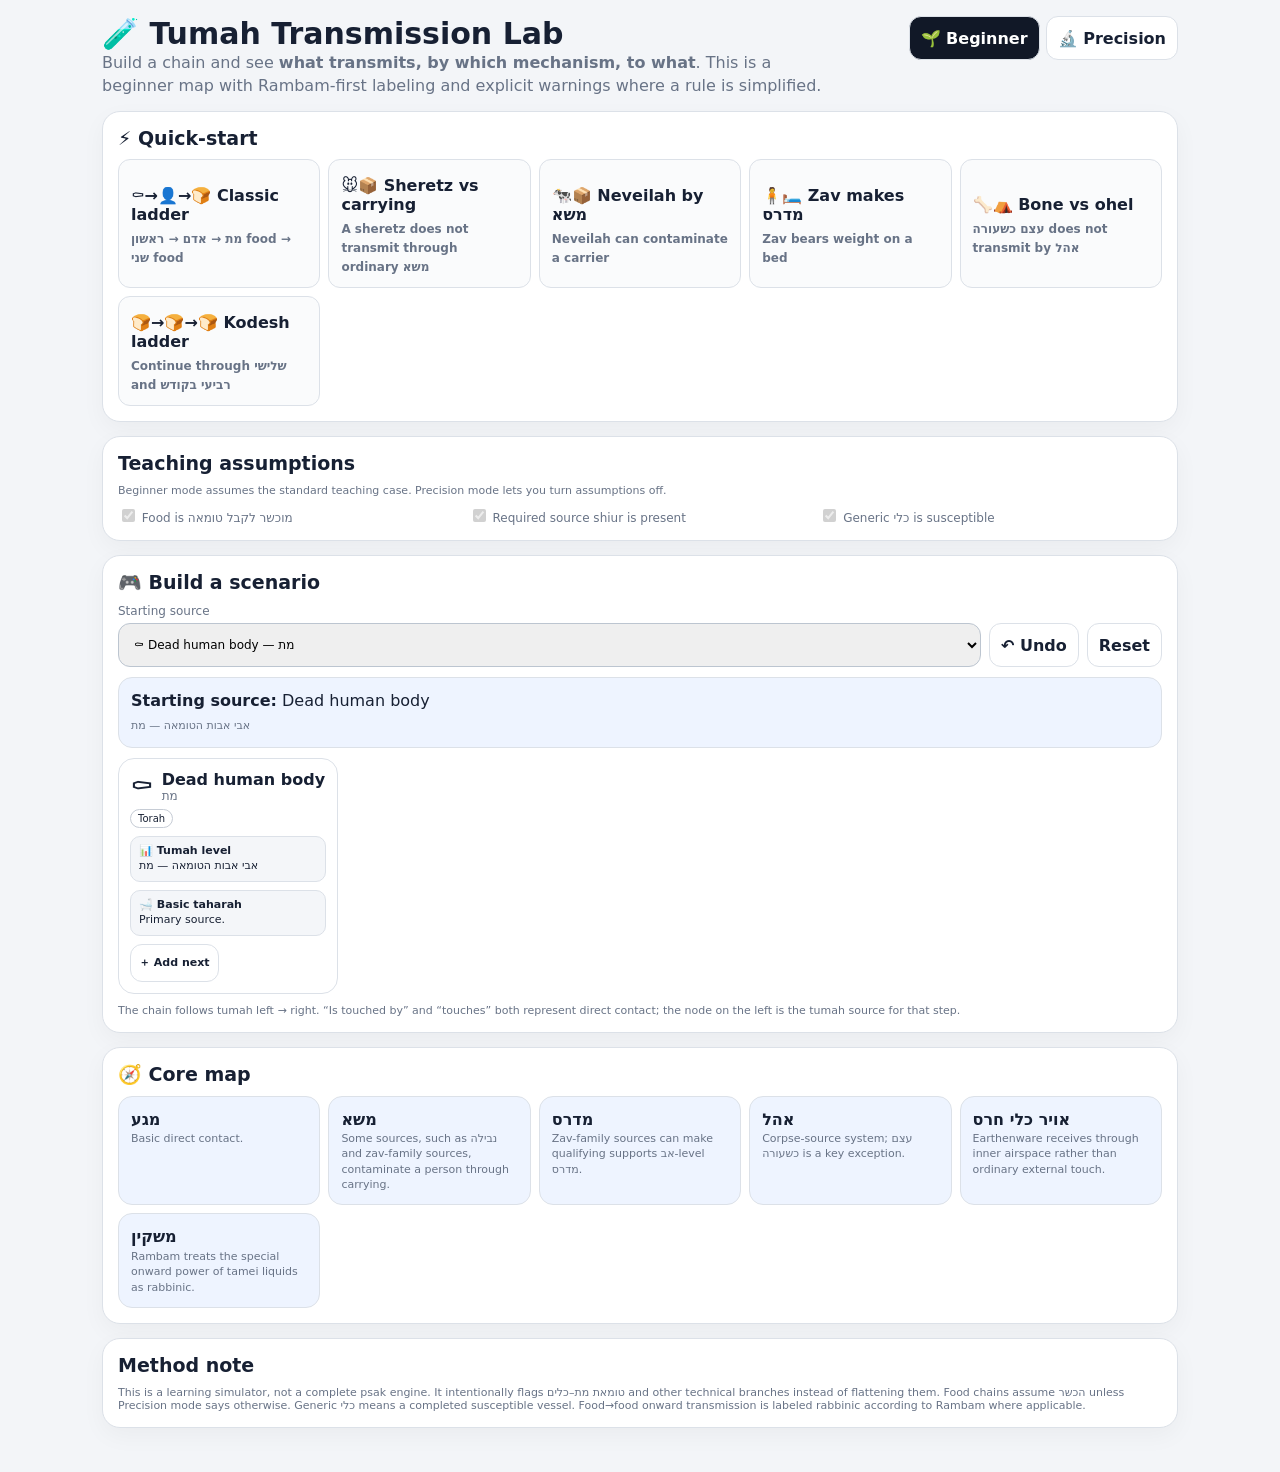
==== tumah/index.html @ 59fb8951 "Publish Tumah Transmission Lab" ====
<!doctype html><html lang="en"><head><meta charset="utf-8"><meta name="viewport" content="width=device-width,initial-scale=1,viewport-fit=cover"><title>Tumah Transmission Lab</title><meta name="theme-color" content="#111827"><meta name="apple-mobile-web-app-capable" content="yes"><meta name="apple-mobile-web-app-status-bar-style" content="default"><meta name="apple-mobile-web-app-title" content="Tumah Lab"><link rel="manifest" href="./manifest.webmanifest"><link rel="icon" href="./icons/icon.svg" type="image/svg+xml"><link rel="apple-touch-icon" href="./icons/icon.svg"><style>:root{--bg:#f3f5f8;--card:#fff;--text:#172033;--muted:#687386;--line:#dce1e8;--soft:#f4f6f9;--ok:#eaf8ee;--no:#fff0f0;--warn:#fff7df;--blue:#eef4ff}*{box-sizing:border-box}body{margin:0;background:var(--bg);color:var(--text);font-family:Inter,system-ui,-apple-system,Segoe UI,sans-serif}.wrap{max-width:1100px;margin:auto;padding:16px 12px calc(30px + env(safe-area-inset-bottom))}.hero{display:flex;justify-content:space-between;gap:12px;align-items:flex-start;flex-wrap:wrap}.hero h1{margin:0;font-size:30px}.sub{color:var(--muted);line-height:1.45;max-width:720px}.card{background:var(--card);border:1px solid var(--line);border-radius:18px;padding:15px;margin:14px 0;box-shadow:0 8px 25px rgba(0,0,0,.04)}h2{font-size:19px;margin:0 0 10px}button,select{font:inherit;min-height:44px;border-radius:12px;border:1px solid #bcc5d0;padding:9px 11px}button{background:#111827;color:#fff;border-color:#111827;font-weight:750;cursor:pointer}.secondary{background:#fff;color:var(--text);border-color:var(--line)}.row{display:flex;gap:8px;flex-wrap:wrap;align-items:end}label{display:flex;flex-direction:column;gap:5px;color:var(--muted);font-size:12px;min-width:220px;flex:1}.quickGrid{display:grid;grid-template-columns:repeat(auto-fit,minmax(180px,1fr));gap:8px}.quick{background:#fafbfc;color:var(--text);border-color:var(--line);text-align:left;padding:12px;min-height:78px}.quick b{display:block;margin:4px 0}.quick span{font-size:12px;color:var(--muted)}.info{border:1px solid var(--line);background:var(--blue);border-radius:14px;padding:12px;line-height:1.4}.ok{background:var(--ok);border-color:#b7dfc0}.no{background:var(--no);border-color:#e6b6b6}.warn{background:var(--warn);border-color:#e7cf7f}.chainWrap{overflow-x:auto;-webkit-overflow-scrolling:touch;scroll-snap-type:x proximity;padding:10px 0}.chain{display:flex;align-items:center;gap:9px;min-width:max-content}.node{width:220px;background:#fff;border:1px solid var(--line);border-radius:16px;padding:11px;scroll-snap-align:start}.top{display:flex;gap:8px;align-items:center}.ico{font-size:28px}.he{font-size:12px;color:var(--muted)}.pill{display:inline-block;border:1px solid #c6ccd5;border-radius:999px;padding:3px 7px;font-size:10px;margin:6px 4px 0 0}.sec{margin-top:8px;border:1px solid var(--line);background:var(--soft);border-radius:10px;padding:7px 8px;font-size:11px;line-height:1.35}.arrow{width:120px;text-align:center;color:#5f6877;font-size:11px}.arrow strong{display:block;font-size:17px}.node button{font-size:11px;min-height:38px;padding:6px 8px;margin-top:8px}.modalBack{position:fixed;inset:0;background:rgba(0,0,0,.48);display:none;align-items:flex-end;justify-content:center;z-index:30}.modal{background:#fff;width:min(680px,100%);max-height:92dvh;overflow:auto;border-radius:20px 20px 0 0;padding:16px 14px calc(16px + env(safe-area-inset-bottom))}.relGrid,.targetGrid{display:grid;grid-template-columns:repeat(auto-fit,minmax(160px,1fr));gap:7px}.pick{background:#fff;color:var(--text);border-color:var(--line);text-align:left}.pick.active{outline:2px solid #64748b}.tiny{font-size:11px;color:var(--muted)}.mode{display:flex;gap:6px}.mode button{background:#fff;color:var(--text);border-color:var(--line)}.mode button.active{background:#111827;color:#fff}@media(max-width:650px){.hero h1{font-size:25px}.quickGrid{grid-template-columns:1fr}.node{width:min(82vw,300px)}.arrow{width:92px}.relGrid,.targetGrid{grid-template-columns:1fr}.row>label{min-width:100%}.row>button{flex:1}}@media(prefers-color-scheme:dark){:root{--bg:#101216;--card:#1b1f26;--text:#eef2f7;--muted:#a7b0bf;--line:#363d48;--soft:#242a33;--ok:#17351f;--no:#3a2020;--warn:#3b3114;--blue:#1b2b42}.quick,.node,.pick,.secondary,select,.mode button{background:#171b21;color:var(--text)}}</style></head><body><div class="wrap"><div class="hero"><div><h1>🧪 Tumah Transmission Lab</h1><div class="sub">Build a chain and see <b>what transmits, by which mechanism, to what</b>. This is a beginner map with Rambam-first labeling and explicit warnings where a rule is simplified.</div></div><div class="mode"><button id="beginnerBtn" class="active">🌱 Beginner</button><button id="precisionBtn">🔬 Precision</button></div></div><div class="card"><h2>⚡ Quick-start</h2><div class="quickGrid" id="quick"></div></div><div class="card" id="assumeCard"><h2>Teaching assumptions</h2><div class="tiny">Beginner mode assumes the standard teaching case. Precision mode lets you turn assumptions off.</div><div class="row" style="margin-top:9px"><label><span><input id="hechsher" type="checkbox" checked> Food is מוכשר לקבל טומאה</span></label><label><span><input id="shiur" type="checkbox" checked> Required source shiur is present</span></label><label><span><input id="kli" type="checkbox" checked> Generic כלי is susceptible</span></label></div></div><div class="card"><h2>🎮 Build a scenario</h2><div class="row"><label>Starting source<select id="start"></select></label><button id="undo" class="secondary">↶ Undo</button><button id="reset" class="secondary">Reset</button></div><div id="summary" class="info" style="margin-top:10px"></div><div class="chainWrap"><div id="chain" class="chain"></div></div><div class="tiny">The chain follows tumah left → right. “Is touched by” and “touches” both represent direct contact; the node on the left is the tumah source for that step.</div></div><div class="card"><h2>🧭 Core map</h2><div class="quickGrid"><div class="info"><b>מגע</b><div class="tiny">Basic direct contact.</div></div><div class="info"><b>משא</b><div class="tiny">Some sources, such as נבילה and zav-family sources, contaminate a person through carrying.</div></div><div class="info"><b>מדרס</b><div class="tiny">Zav-family sources can make qualifying supports אב-level מדרס.</div></div><div class="info"><b>אהל</b><div class="tiny">Corpse-source system; עצם כשעורה is a key exception.</div></div><div class="info"><b>אויר כלי חרס</b><div class="tiny">Earthenware receives through inner airspace rather than ordinary external touch.</div></div><div class="info"><b>משקין</b><div class="tiny">Rambam treats the special onward power of tamei liquids as rabbinic.</div></div></div></div><div class="card"><h2>Method note</h2><div class="tiny">This is a learning simulator, not a complete psak engine. It intentionally flags טומאת מת–כלים and other technical branches instead of flattening them. Food chains assume הכשר unless Precision mode says otherwise. Generic כלי means a completed susceptible vessel. Food→food onward transmission is labeled rabbinic according to Rambam where applicable.</div></div></div><div id="modalBack" class="modalBack"><div class="modal"><h2>Add the next move</h2><div id="from" class="tiny"></div><h3>1. Relationship</h3><div id="rels" class="relGrid"></div><h3>2. Recipient</h3><div id="targets" class="targetGrid"></div><div id="foodFields" style="display:none;margin-top:10px"><label>Food status<select id="foodClass"><option value="chullin">חולין</option><option value="terumah">תרומה</option><option value="kodesh">קודש</option></select></label></div><div class="row" style="margin-top:12px"><button id="addBtn">Create step</button><button id="cancelBtn" class="secondary">Cancel</button></div></div></div><script>const O={mes:{n:'Dead human body',h:'מת',i:'⚰️',s:'mes'},blood:{n:'Revi’it corpse blood',h:'רביעית דם מן המת',i:'🩸',s:'mesOhel'},bone:{n:'Barley-sized human bone',h:'עצם כשעורה',i:'🦴',s:'mesCarry'},sheretz:{n:'Dead mouse — sheretz',h:'שרץ',i:'🐭',s:'touchAv'},neveilah:{n:'Animal carcass',h:'נבילה',i:'🐄',s:'carryAv'},zav:{n:'Zav',h:'זב',i:'🧍',s:'zav'},niddah:{n:'Niddah',h:'נדה',i:'👩',s:'zav'},metzora:{n:'Metzora',h:'מצורע',i:'🧑‍🦲',s:'metzora'},liquid:{n:'Tamei liquid',h:'משקה טמא',i:'🥛',s:'liquid'},person:{n:'Ordinary person',h:'אדם',i:'👤',cat:'person'},bread:{n:'Bread',h:'אוכל',i:'🍞',cat:'food'},water:{n:'Water',h:'משקה',i:'💧',cat:'drink'},cup:{n:'Cup',h:'כלי',i:'🥤',cat:'kli'},clay:{n:'Earthenware pot',h:'כלי חרס',i:'🏺',cat:'clay'},bed:{n:'Bed',h:'משכב',i:'🛏️',cat:'support'},shirt:{n:'Garment',h:'בגד',i:'👕',cat:'kli'},stone:{n:'Stone cup',h:'כלי אבן',i:'🪨',cat:'stone'}};const R={touch_by:'✋ is touched by',touches:'👉 touches',carry:'📦 is carried by',air:'🏺 enters airspace of',bears:'🪑 bears weight on',ohel:'⛺ shares an ohel with',heset:'↔️ moves without touching',house:'🚪 enters house containing'};const starts=['mes','blood','bone','sheretz','neveilah','zav','niddah','metzora','liquid'];const targets=['person','bread','water','cup','clay','bed','shirt','stone'];let mode='beginner',steps=[],addFrom=null,selRel='touch_by',selTarget='person';const $=x=>document.getElementById(x);function fName(x){return x==='terumah'?'תרומה':x==='kodesh'?'קודש':'חולין'}function tahor(){return{level:'טהור',trans:'none',basis:'—',purify:'Already tahor.'}}function base(k){const s=O[k].s;if(s==='mes')return{level:'אבי אבות הטומאה — מת',trans:'mes',basis:'Torah',purify:'Primary source.'};if(['mesOhel','mesCarry','touchAv','carryAv','zav','metzora'].includes(s))return{level:'אב הטומאה',trans:s,basis:'Torah',purify:'Source-specific purification.'};if(s==='liquid')return{level:'תחילה / ראשון לענין העברה',trans:'liquid',basis:'Rabbinic onward power (Rambam)',purify:'Liquid taharah is category-specific.'};return tahor()}function state(level,trans,basis,purify,extra={}){return{level,trans,basis,purify,...extra}}function res(ans,label,note,st,basis='Torah'){return{ans,label,note,state:st,basis}}function no(note){return res('no','No transmission',note,tahor(),'—')}function special(note){return res('special','Special / needs fuller rule',note,state('Special / needs full rule','special','Special','Depends on exact case.'),'Special')}function contact(src,tp,step){if(tp.cat==='food'&&!$('hechsher').checked)return no('Food is not מוכשר under your current setting.');if(tp.cat==='stone')return no('Stone vessels do not receive tumah.');if(tp.cat==='clay')return no('External contact does not contaminate כלי חרס; use airspace.');if(tp.cat==='person'){if(['mes','mesOhel','mesCarry'].includes(src.trans))return res('yes','Person becomes טמא מת','Corpse-source contact gives seven-day tumat met.',state('אב הטומאה — טמא מת','avPerson','Torah','מי חטאת days 3 & 7 → immersion day 7 → הערב שמש.'));return res('yes','Person becomes ראשון','An אב contaminates a person by contact.',state('ראשון לטומאה','rishon','Torah','Mikveh → הערב שמש in the ordinary case.'))}if(tp.cat==='kli'||tp.cat==='support'){if(['mes','mesOhel','mesCarry','avPerson'].includes(src.trans))return special('טומאת מת–כלים has special rules; this game refuses to flatten it into an ordinary ראשון shortcut.');if(!$('kli').checked)return no('Generic כלי is not being treated as susceptible.');return res('yes','Kli becomes ראשון','An אב contaminates a susceptible כלי by contact.',state('ראשון לטומאה','rishon','Torah','If immersible: mikveh; exact sunset rule depends on case.'))}if(tp.cat==='food')return res('yes',`Food becomes ראשון (${fName(step.foodClass)})`,'An אב directly contaminates susceptible food.',state('ראשון לטומאה','rishonFood','Torah','Food does not become tahor by immersion.',{foodClass:step.foodClass}));if(tp.cat==='drink')return res('yes','Liquid becomes tamei','Its onward power follows the special rabbinic liquid system in Rambam.',state('טמא; onward treated as תחילה','liquid','Mixed','Liquid taharah is category-specific.'));return no('No modeled contact transmission.')}function transmit(src,sk,rel,tk,step){const tp=O[tk];if(!$('shiur').checked&&['sheretz','neveilah'].includes(sk))return special('Required source shiur is not being assumed.');if(rel==='touch_by'||rel==='touches'){if(['mes','mesOhel','mesCarry','touchAv','carryAv','zav','metzora','avPerson'].includes(src.trans))return contact(src,tp,step);if(src.trans==='rishon'){if(tp.cat==='food')return res('yes',`Food becomes שני (${fName(step.foodClass)})`,'A ראשון person/kli makes susceptible food a שני.',state('שני לטומאה','sheniFood','Torah','Food does not become tahor by immersion.',{foodClass:step.foodClass}));if(tp.cat==='drink')return res('yes','Liquid becomes tamei','Onward liquid power is rabbinic in Rambam.',state('טמא; onward treated as תחילה','liquid','Mixed','Category-specific.'));return no('A ראשון does not ordinarily make אדם or כלים tamei.')}if(src.trans==='rishonFood'){if(tp.cat==='food')return res('yes',`Food becomes שני (${fName(step.foodClass)})`,'Rambam treats food→food onward transmission as rabbinic.',state('שני לטומאה','sheniFood','Rabbinic (Rambam)','Food does not become tahor by immersion.',{foodClass:step.foodClass}),'Rabbinic (Rambam)');return no('A ראשון food does not contaminate אדם or כלים.')}if(src.trans==='sheniFood'){if(tp.cat==='food'){if(step.foodClass==='chullin')return no('אין שני עושה שלישי בחולין.');return res('yes',`Food becomes שלישי (${fName(step.foodClass)})`,'A שני can continue into תרומה or קודש.',state(step.foodClass==='terumah'?'שלישי בתרומה — פסול':'שלישי בקודש — מטמא קודש לרביעי','shlishiFood','Rabbinic route (Rambam)','Food does not become tahor by immersion.',{foodClass:step.foodClass}),'Rabbinic route (Rambam)')}return no('A שני does not contaminate אדם or ordinary כלים.')}if(src.trans==='shlishiFood'){if(tp.cat==='food'&&step.foodClass==='kodesh')return res('yes','קודש becomes רביעי','A שלישי can make קודש a רביעי; it does not continue to חמישי.',state('רביעי בקודש — פסול','revii','Rabbinic food→food route (Rambam)','Food does not become tahor by immersion.'),'Rabbinic route (Rambam)');return no('שלישי only continues here into קודש.')}if(src.trans==='liquid'){if(tp.cat==='person')return no('Tamei liquid is not an אב that contaminates a person.');if(tp.cat==='stone')return no('Stone vessels do not receive tumah.');if(tp.cat==='kli'||tp.cat==='clay'||tp.cat==='support')return res('yes','Kli becomes שני מדרבנן','Special גזירת משקין: tamei liquids contaminate keilim.',state('שני מדרבנן','none','Rabbinic (Rambam)','Kli purification depends on material.'),'Rabbinic (Rambam)');if(tp.cat==='food')return res('yes',`Food becomes שני (${fName(step.foodClass)})`,'Tamei liquid contaminates food by rabbinic decree in Rambam.',state('שני לטומאה','sheniFood','Rabbinic (Rambam)','Food does not become tahor by immersion.',{foodClass:step.foodClass}),'Rabbinic (Rambam)');if(tp.cat==='drink')return res('yes','Liquid remains in the special tamei-liquid system','Liquids do not simply count down the ordinary ladder for onward transmission.',state('טמא; onward treated as תחילה','liquid','Rabbinic (Rambam)','Category-specific.'),'Rabbinic (Rambam)')}return no('No modeled contact transmission.')}if(rel==='carry'){if(tp.cat!=='person')return no('“Is carried by” is modeled with a person as carrier.');if(['mes','mesOhel','mesCarry'].includes(src.trans))return res('yes','Carrier becomes טמא מת','This corpse-source transmits seven-day tumah by משא.',state('אב הטומאה — טמא מת','avPerson','Torah','מי חטאת days 3 & 7 → immersion day 7 → הערב שמש.'));if(['carryAv','zav','metzora'].includes(src.trans))return res('yes','Carrier becomes ראשון','This source transmits to a person by משא.',state('ראשון לטומאה','rishon','Torah','Mikveh → הערב שמש in ordinary case.'));return no('This source does not have ordinary משא transmission.')}if(rel==='air'){if(tp.cat!=='clay')return no('Airspace is the כלי חרס mechanism.');if(['touchAv','carryAv','zav','metzora'].includes(src.trans))return res('yes','כלי חרס becomes ראשון','A qualifying אב in its inner airspace contaminates it.',state('ראשון לטומאה','rishon','Torah','כלי חרס has no mikveh purification; it must be broken.'));if(src.trans==='liquid')return res('yes','כלי חרס becomes שני מדרבנן','Special liquid-to-kli rule.',state('שני מדרבנן','none','Rabbinic (Rambam)','Break it so it loses כלי status.'),'Rabbinic (Rambam)');return special('Corpse/ohel and כלי חרס rules are more technical than this shortcut.')}if(rel==='bears'){if(tp.cat!=='support')return no('This action requires a support such as a bed.');if(src.trans==='zav')return res('yes','Bed becomes מדרס — אב הטומאה','Zav-family weight on a qualifying support creates מדרס.',state('אב הטומאה — מדרס','carryAv','Torah','If immersible: mikveh → הערב שמש.'));return no('This source does not create מדרס in the modeled rule.')}if(rel==='ohel'){if(['mes','mesOhel'].includes(src.trans)){if(tp.cat==='person')return res('yes','Person becomes טמא מת by אהל','A qualifying corpse-source shares the ohel with the person.',state('אב הטומאה — טמא מת','avPerson','Torah','מי חטאת days 3 & 7 → immersion day 7 → הערב שמש.'));return special('Objects in אהל המת depend on vessel type, sealing and other rules.')}if(src.trans==='mesCarry')return no('עצם כשעורה transmits by מגע and משא, but not by אהל.');return no('This source is not an ohel source.')}if(rel==='heset'){if(src.trans!=='zav')return no('היסט is a special zav-family mechanism.');if(tp.cat==='person'||tp.cat==='kli'||tp.cat==='support'||tp.cat==='food'||tp.cat==='drink')return res('yes','Transmission by היסט','Special zav-family displacement power.',tp.cat==='person'?state('ראשון לטומאה','rishon','Torah','Mikveh → הערב שמש.'):tp.cat==='food'?state('ראשון לטומאה','rishonFood','Torah','Food does not become tahor by immersion.',{foodClass:step.foodClass}):state('ראשון לטומאה','rishon','Torah','Category-specific.'));return special('Directional היסט details need the specific configuration.')}if(rel==='house'){if(src.trans!=='metzora')return no('ביאת מצורע is specific to active metzora.');if(tp.cat==='person')return res('yes','Person becomes ראשון by ביאה','Special house-entry transmission.',state('ראשון לטומאה','rishon','Torah','Mikveh → הערב שמש in ordinary case.'));return special('House-entry tumah to objects depends on exact category; this simulator keeps the branch cautious.')}return special('Combination not modeled.')}function compute(){let k=$('start').value,s=base(k),arr=[{key:k,state:s}];for(const st of steps){const r=transmit(s,k,st.rel,st.key,st);s=r.ans==='yes'||r.ans==='special'?r.state:base(st.key);k=st.key;arr.push({key:k,state:s,res:r,rel:st.rel,step:st})}return arr}function render(){const arr=compute(),last=arr.at(-1);$('summary').className='info '+(!last.res?'':last.res.ans==='yes'?'ok':last.res.ans==='no'?'no':'warn');$('summary').innerHTML=!last.res?`<b>Starting source:</b> ${O[last.key].n}<br><span class="tiny">${last.state.level}</span>`:`<b>${last.res.ans==='yes'?'✅ Transmission works':last.res.ans==='no'?'❌ No transmission':'⚠️ Special case'}</b><br>${last.res.label}<div class="tiny" style="margin-top:4px">${last.res.note}</div><span class="pill">${last.res.basis}</span><span class="pill">📊 ${last.state.level}</span>`;$('chain').innerHTML=arr.map((x,i)=>(i?`<div class="arrow">${R[x.rel]}<strong>→</strong></div>`:'')+`<div class="node"><div class="top"><span class="ico">${O[x.key].i}</span><div><b>${O[x.key].n}</b><div class="he">${O[x.key].h}${x.step?.foodClass?' · '+fName(x.step.foodClass):''}</div></div></div><span class="pill">${x.state.basis}</span><div class="sec"><b>📊 Tumah level</b><br>${x.state.level}</div>${x.res?`<div class="sec"><b>${x.res.ans==='yes'?'✅ Why':'❌ Why'}</b><br>${x.res.note}</div>`:''}<div class="sec"><b>🛁 Basic taharah</b><br>${x.state.purify}</div><button class="secondary add" data-i="${i}">＋ Add next</button></div>`).join('');document.querySelectorAll('.add').forEach(b=>b.onclick=()=>openAdd(+b.dataset.i));$('undo').disabled=!steps.length}function suggestions(st){const s=st.trans,a=['touch_by'];if(['carryAv','zav','metzora','mes','mesOhel','mesCarry'].includes(s))a.push('carry');if(s==='zav')a.push('bears','heset');if(['mes','mesOhel','mesCarry'].includes(s))a.push('ohel');if(s==='metzora')a.push('house');if(['touchAv','carryAv','zav','metzora','liquid'].includes(s))a.push('air');return [...new Set(a)]}function openAdd(i){addFrom=i;const x=compute()[i];$('from').textContent=`Continuing from ${O[x.key].i} ${O[x.key].n} — ${x.state.level}`;selRel=suggestions(x.state)[0];selTarget='person';drawPicks();$('modalBack').style.display='flex'}function drawPicks(){$('rels').innerHTML=Object.keys(R).map(k=>`<button class="pick ${k===selRel?'active':''}" data-r="${k}">${R[k]}</button>`).join('');document.querySelectorAll('[data-r]').forEach(b=>b.onclick=()=>{selRel=b.dataset.r;drawPicks()});const pref={carry:['person'],air:['clay'],bears:['bed'],ohel:['person','bread','cup'],heset:['person','cup','bread'],house:['person','bread','cup'],touch_by:['person','bread','water','cup','clay','bed','shirt','stone']}[selRel]||targets;$('targets').innerHTML=pref.map(k=>`<button class="pick ${k===selTarget?'active':''}" data-t="${k}">${O[k].i} ${O[k].n}</button>`).join('');document.querySelectorAll('[data-t]').forEach(b=>b.onclick=()=>{selTarget=b.dataset.t;drawPicks()});$('foodFields').style.display=O[selTarget].cat==='food'?'block':'none'}$('addBtn').onclick=()=>{const st={rel:selRel,key:selTarget};if(O[selTarget].cat==='food')st.foodClass=$('foodClass').value;steps=steps.slice(0,addFrom);steps.push(st);$('modalBack').style.display='none';render()};$('cancelBtn').onclick=()=>$('modalBack').style.display='none';$('modalBack').onclick=e=>{if(e.target===$('modalBack'))$('modalBack').style.display='none'};$('undo').onclick=()=>{steps.pop();render()};$('reset').onclick=()=>{steps=[];render()};$('start').onchange=()=>{steps=[];render()};function modeSet(m){mode=m;$('beginnerBtn').classList.toggle('active',m==='beginner');$('precisionBtn').classList.toggle('active',m==='precision');['hechsher','shiur','kli'].forEach(id=>$(id).disabled=m==='beginner');if(m==='beginner'){['hechsher','shiur','kli'].forEach(id=>$(id).checked=true)}render()}$('beginnerBtn').onclick=()=>modeSet('beginner');$('precisionBtn').onclick=()=>modeSet('precision');['hechsher','shiur','kli'].forEach(id=>$(id).onchange=render);$('start').innerHTML=starts.map(k=>`<option value="${k}">${O[k].i} ${O[k].n} — ${O[k].h}</option>`).join('');const scenarios=[{n:'Classic ladder',e:'⚰️→👤→🍞',d:'מת → אדם → ראשון food → שני food',s:'mes',st:[{rel:'touch_by',key:'person'},{rel:'touches',key:'bread',foodClass:'chullin'},{rel:'touches',key:'bread',foodClass:'chullin'}]},{n:'Sheretz vs carrying',e:'🐭📦',d:'A sheretz does not transmit through ordinary משא',s:'sheretz',st:[{rel:'carry',key:'person'}]},{n:'Neveilah by משא',e:'🐄📦',d:'Neveilah can contaminate a carrier',s:'neveilah',st:[{rel:'carry',key:'person'}]},{n:'Zav makes מדרס',e:'🧍🛏️',d:'Zav bears weight on a bed',s:'zav',st:[{rel:'bears',key:'bed'}]},{n:'Bone vs ohel',e:'🦴⛺',d:'עצם כשעורה does not transmit by אהל',s:'bone',st:[{rel:'ohel',key:'person'}]},{n:'Kodesh ladder',e:'🍞→🍞→🍞',d:'Continue through שלישי and רביעי בקודש',s:'sheretz',st:[{rel:'touch_by',key:'person'},{rel:'touches',key:'bread',foodClass:'kodesh'},{rel:'touches',key:'bread',foodClass:'kodesh'},{rel:'touches',key:'bread',foodClass:'kodesh'}]}];$('quick').innerHTML=scenarios.map((s,i)=>`<button class="quick" data-q="${i}"><b>${s.e} ${s.n}</b><span>${s.d}</span></button>`).join('');document.querySelectorAll('[data-q]').forEach(b=>b.onclick=()=>{const s=scenarios[+b.dataset.q];$('start').value=s.s;steps=s.st.map(x=>({...x}));render();document.querySelector('#start').scrollIntoView({behavior:'smooth',block:'center'})});modeSet('beginner');if('serviceWorker'in navigator&&location.protocol.startsWith('http'))window.addEventListener('load',async()=>{try{const r=await navigator.serviceWorker.register('./sw.js',{scope:'./'});await r.update()}catch(e){}});</script></body></html>
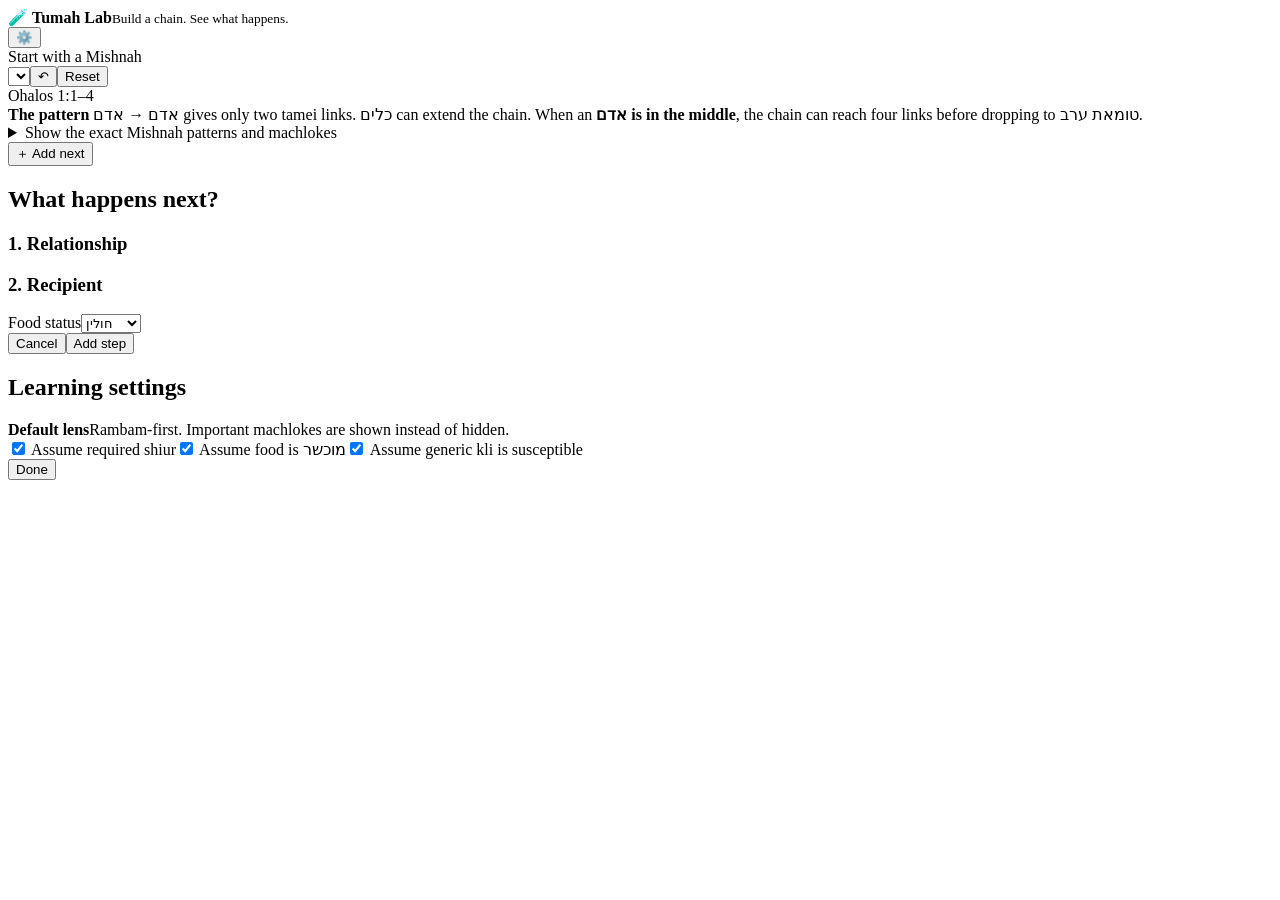
==== commit 98a052ac: "Simplify Tumah Lab UI and prepare Ohalos engine" ====
--- a/tumah/index.html
+++ b/tumah/index.html
@@ -1 +1,2 @@
-<!doctype html><html lang="en"><head><meta charset="utf-8"><meta name="viewport" content="width=device-width,initial-scale=1,viewport-fit=cover"><title>Tumah Transmission Lab</title><meta name="theme-color" content="#111827"><meta name="apple-mobile-web-app-capable" content="yes"><meta name="apple-mobile-web-app-status-bar-style" content="default"><meta name="apple-mobile-web-app-title" content="Tumah Lab"><link rel="manifest" href="./manifest.webmanifest"><link rel="icon" href="./icons/icon.svg" type="image/svg+xml"><link rel="apple-touch-icon" href="./icons/icon.svg"><style>:root{--bg:#f3f5f8;--card:#fff;--text:#172033;--muted:#687386;--line:#dce1e8;--soft:#f4f6f9;--ok:#eaf8ee;--no:#fff0f0;--warn:#fff7df;--blue:#eef4ff}*{box-sizing:border-box}body{margin:0;background:var(--bg);color:var(--text);font-family:Inter,system-ui,-apple-system,Segoe UI,sans-serif}.wrap{max-width:1100px;margin:auto;padding:16px 12px calc(30px + env(safe-area-inset-bottom))}.hero{display:flex;justify-content:space-between;gap:12px;align-items:flex-start;flex-wrap:wrap}.hero h1{margin:0;font-size:30px}.sub{color:var(--muted);line-height:1.45;max-width:720px}.card{background:var(--card);border:1px solid var(--line);border-radius:18px;padding:15px;margin:14px 0;box-shadow:0 8px 25px rgba(0,0,0,.04)}h2{font-size:19px;margin:0 0 10px}button,select{font:inherit;min-height:44px;border-radius:12px;border:1px solid #bcc5d0;padding:9px 11px}button{background:#111827;color:#fff;border-color:#111827;font-weight:750;cursor:pointer}.secondary{background:#fff;color:var(--text);border-color:var(--line)}.row{display:flex;gap:8px;flex-wrap:wrap;align-items:end}label{display:flex;flex-direction:column;gap:5px;color:var(--muted);font-size:12px;min-width:220px;flex:1}.quickGrid{display:grid;grid-template-columns:repeat(auto-fit,minmax(180px,1fr));gap:8px}.quick{background:#fafbfc;color:var(--text);border-color:var(--line);text-align:left;padding:12px;min-height:78px}.quick b{display:block;margin:4px 0}.quick span{font-size:12px;color:var(--muted)}.info{border:1px solid var(--line);background:var(--blue);border-radius:14px;padding:12px;line-height:1.4}.ok{background:var(--ok);border-color:#b7dfc0}.no{background:var(--no);border-color:#e6b6b6}.warn{background:var(--warn);border-color:#e7cf7f}.chainWrap{overflow-x:auto;-webkit-overflow-scrolling:touch;scroll-snap-type:x proximity;padding:10px 0}.chain{display:flex;align-items:center;gap:9px;min-width:max-content}.node{width:220px;background:#fff;border:1px solid var(--line);border-radius:16px;padding:11px;scroll-snap-align:start}.top{display:flex;gap:8px;align-items:center}.ico{font-size:28px}.he{font-size:12px;color:var(--muted)}.pill{display:inline-block;border:1px solid #c6ccd5;border-radius:999px;padding:3px 7px;font-size:10px;margin:6px 4px 0 0}.sec{margin-top:8px;border:1px solid var(--line);background:var(--soft);border-radius:10px;padding:7px 8px;font-size:11px;line-height:1.35}.arrow{width:120px;text-align:center;color:#5f6877;font-size:11px}.arrow strong{display:block;font-size:17px}.node button{font-size:11px;min-height:38px;padding:6px 8px;margin-top:8px}.modalBack{position:fixed;inset:0;background:rgba(0,0,0,.48);display:none;align-items:flex-end;justify-content:center;z-index:30}.modal{background:#fff;width:min(680px,100%);max-height:92dvh;overflow:auto;border-radius:20px 20px 0 0;padding:16px 14px calc(16px + env(safe-area-inset-bottom))}.relGrid,.targetGrid{display:grid;grid-template-columns:repeat(auto-fit,minmax(160px,1fr));gap:7px}.pick{background:#fff;color:var(--text);border-color:var(--line);text-align:left}.pick.active{outline:2px solid #64748b}.tiny{font-size:11px;color:var(--muted)}.mode{display:flex;gap:6px}.mode button{background:#fff;color:var(--text);border-color:var(--line)}.mode button.active{background:#111827;color:#fff}@media(max-width:650px){.hero h1{font-size:25px}.quickGrid{grid-template-columns:1fr}.node{width:min(82vw,300px)}.arrow{width:92px}.relGrid,.targetGrid{grid-template-columns:1fr}.row>label{min-width:100%}.row>button{flex:1}}@media(prefers-color-scheme:dark){:root{--bg:#101216;--card:#1b1f26;--text:#eef2f7;--muted:#a7b0bf;--line:#363d48;--soft:#242a33;--ok:#17351f;--no:#3a2020;--warn:#3b3114;--blue:#1b2b42}.quick,.node,.pick,.secondary,select,.mode button{background:#171b21;color:var(--text)}}</style></head><body><div class="wrap"><div class="hero"><div><h1>🧪 Tumah Transmission Lab</h1><div class="sub">Build a chain and see <b>what transmits, by which mechanism, to what</b>. This is a beginner map with Rambam-first labeling and explicit warnings where a rule is simplified.</div></div><div class="mode"><button id="beginnerBtn" class="active">🌱 Beginner</button><button id="precisionBtn">🔬 Precision</button></div></div><div class="card"><h2>⚡ Quick-start</h2><div class="quickGrid" id="quick"></div></div><div class="card" id="assumeCard"><h2>Teaching assumptions</h2><div class="tiny">Beginner mode assumes the standard teaching case. Precision mode lets you turn assumptions off.</div><div class="row" style="margin-top:9px"><label><span><input id="hechsher" type="checkbox" checked> Food is מוכשר לקבל טומאה</span></label><label><span><input id="shiur" type="checkbox" checked> Required source shiur is present</span></label><label><span><input id="kli" type="checkbox" checked> Generic כלי is susceptible</span></label></div></div><div class="card"><h2>🎮 Build a scenario</h2><div class="row"><label>Starting source<select id="start"></select></label><button id="undo" class="secondary">↶ Undo</button><button id="reset" class="secondary">Reset</button></div><div id="summary" class="info" style="margin-top:10px"></div><div class="chainWrap"><div id="chain" class="chain"></div></div><div class="tiny">The chain follows tumah left → right. “Is touched by” and “touches” both represent direct contact; the node on the left is the tumah source for that step.</div></div><div class="card"><h2>🧭 Core map</h2><div class="quickGrid"><div class="info"><b>מגע</b><div class="tiny">Basic direct contact.</div></div><div class="info"><b>משא</b><div class="tiny">Some sources, such as נבילה and zav-family sources, contaminate a person through carrying.</div></div><div class="info"><b>מדרס</b><div class="tiny">Zav-family sources can make qualifying supports אב-level מדרס.</div></div><div class="info"><b>אהל</b><div class="tiny">Corpse-source system; עצם כשעורה is a key exception.</div></div><div class="info"><b>אויר כלי חרס</b><div class="tiny">Earthenware receives through inner airspace rather than ordinary external touch.</div></div><div class="info"><b>משקין</b><div class="tiny">Rambam treats the special onward power of tamei liquids as rabbinic.</div></div></div></div><div class="card"><h2>Method note</h2><div class="tiny">This is a learning simulator, not a complete psak engine. It intentionally flags טומאת מת–כלים and other technical branches instead of flattening them. Food chains assume הכשר unless Precision mode says otherwise. Generic כלי means a completed susceptible vessel. Food→food onward transmission is labeled rabbinic according to Rambam where applicable.</div></div></div><div id="modalBack" class="modalBack"><div class="modal"><h2>Add the next move</h2><div id="from" class="tiny"></div><h3>1. Relationship</h3><div id="rels" class="relGrid"></div><h3>2. Recipient</h3><div id="targets" class="targetGrid"></div><div id="foodFields" style="display:none;margin-top:10px"><label>Food status<select id="foodClass"><option value="chullin">חולין</option><option value="terumah">תרומה</option><option value="kodesh">קודש</option></select></label></div><div class="row" style="margin-top:12px"><button id="addBtn">Create step</button><button id="cancelBtn" class="secondary">Cancel</button></div></div></div><script>const O={mes:{n:'Dead human body',h:'מת',i:'⚰️',s:'mes'},blood:{n:'Revi’it corpse blood',h:'רביעית דם מן המת',i:'🩸',s:'mesOhel'},bone:{n:'Barley-sized human bone',h:'עצם כשעורה',i:'🦴',s:'mesCarry'},sheretz:{n:'Dead mouse — sheretz',h:'שרץ',i:'🐭',s:'touchAv'},neveilah:{n:'Animal carcass',h:'נבילה',i:'🐄',s:'carryAv'},zav:{n:'Zav',h:'זב',i:'🧍',s:'zav'},niddah:{n:'Niddah',h:'נדה',i:'👩',s:'zav'},metzora:{n:'Metzora',h:'מצורע',i:'🧑‍🦲',s:'metzora'},liquid:{n:'Tamei liquid',h:'משקה טמא',i:'🥛',s:'liquid'},person:{n:'Ordinary person',h:'אדם',i:'👤',cat:'person'},bread:{n:'Bread',h:'אוכל',i:'🍞',cat:'food'},water:{n:'Water',h:'משקה',i:'💧',cat:'drink'},cup:{n:'Cup',h:'כלי',i:'🥤',cat:'kli'},clay:{n:'Earthenware pot',h:'כלי חרס',i:'🏺',cat:'clay'},bed:{n:'Bed',h:'משכב',i:'🛏️',cat:'support'},shirt:{n:'Garment',h:'בגד',i:'👕',cat:'kli'},stone:{n:'Stone cup',h:'כלי אבן',i:'🪨',cat:'stone'}};const R={touch_by:'✋ is touched by',touches:'👉 touches',carry:'📦 is carried by',air:'🏺 enters airspace of',bears:'🪑 bears weight on',ohel:'⛺ shares an ohel with',heset:'↔️ moves without touching',house:'🚪 enters house containing'};const starts=['mes','blood','bone','sheretz','neveilah','zav','niddah','metzora','liquid'];const targets=['person','bread','water','cup','clay','bed','shirt','stone'];let mode='beginner',steps=[],addFrom=null,selRel='touch_by',selTarget='person';const $=x=>document.getElementById(x);function fName(x){return x==='terumah'?'תרומה':x==='kodesh'?'קודש':'חולין'}function tahor(){return{level:'טהור',trans:'none',basis:'—',purify:'Already tahor.'}}function base(k){const s=O[k].s;if(s==='mes')return{level:'אבי אבות הטומאה — מת',trans:'mes',basis:'Torah',purify:'Primary source.'};if(['mesOhel','mesCarry','touchAv','carryAv','zav','metzora'].includes(s))return{level:'אב הטומאה',trans:s,basis:'Torah',purify:'Source-specific purification.'};if(s==='liquid')return{level:'תחילה / ראשון לענין העברה',trans:'liquid',basis:'Rabbinic onward power (Rambam)',purify:'Liquid taharah is category-specific.'};return tahor()}function state(level,trans,basis,purify,extra={}){return{level,trans,basis,purify,...extra}}function res(ans,label,note,st,basis='Torah'){return{ans,label,note,state:st,basis}}function no(note){return res('no','No transmission',note,tahor(),'—')}function special(note){return res('special','Special / needs fuller rule',note,state('Special / needs full rule','special','Special','Depends on exact case.'),'Special')}function contact(src,tp,step){if(tp.cat==='food'&&!$('hechsher').checked)return no('Food is not מוכשר under your current setting.');if(tp.cat==='stone')return no('Stone vessels do not receive tumah.');if(tp.cat==='clay')return no('External contact does not contaminate כלי חרס; use airspace.');if(tp.cat==='person'){if(['mes','mesOhel','mesCarry'].includes(src.trans))return res('yes','Person becomes טמא מת','Corpse-source contact gives seven-day tumat met.',state('אב הטומאה — טמא מת','avPerson','Torah','מי חטאת days 3 & 7 → immersion day 7 → הערב שמש.'));return res('yes','Person becomes ראשון','An אב contaminates a person by contact.',state('ראשון לטומאה','rishon','Torah','Mikveh → הערב שמש in the ordinary case.'))}if(tp.cat==='kli'||tp.cat==='support'){if(['mes','mesOhel','mesCarry','avPerson'].includes(src.trans))return special('טומאת מת–כלים has special rules; this game refuses to flatten it into an ordinary ראשון shortcut.');if(!$('kli').checked)return no('Generic כלי is not being treated as susceptible.');return res('yes','Kli becomes ראשון','An אב contaminates a susceptible כלי by contact.',state('ראשון לטומאה','rishon','Torah','If immersible: mikveh; exact sunset rule depends on case.'))}if(tp.cat==='food')return res('yes',`Food becomes ראשון (${fName(step.foodClass)})`,'An אב directly contaminates susceptible food.',state('ראשון לטומאה','rishonFood','Torah','Food does not become tahor by immersion.',{foodClass:step.foodClass}));if(tp.cat==='drink')return res('yes','Liquid becomes tamei','Its onward power follows the special rabbinic liquid system in Rambam.',state('טמא; onward treated as תחילה','liquid','Mixed','Liquid taharah is category-specific.'));return no('No modeled contact transmission.')}function transmit(src,sk,rel,tk,step){const tp=O[tk];if(!$('shiur').checked&&['sheretz','neveilah'].includes(sk))return special('Required source shiur is not being assumed.');if(rel==='touch_by'||rel==='touches'){if(['mes','mesOhel','mesCarry','touchAv','carryAv','zav','metzora','avPerson'].includes(src.trans))return contact(src,tp,step);if(src.trans==='rishon'){if(tp.cat==='food')return res('yes',`Food becomes שני (${fName(step.foodClass)})`,'A ראשון person/kli makes susceptible food a שני.',state('שני לטומאה','sheniFood','Torah','Food does not become tahor by immersion.',{foodClass:step.foodClass}));if(tp.cat==='drink')return res('yes','Liquid becomes tamei','Onward liquid power is rabbinic in Rambam.',state('טמא; onward treated as תחילה','liquid','Mixed','Category-specific.'));return no('A ראשון does not ordinarily make אדם or כלים tamei.')}if(src.trans==='rishonFood'){if(tp.cat==='food')return res('yes',`Food becomes שני (${fName(step.foodClass)})`,'Rambam treats food→food onward transmission as rabbinic.',state('שני לטומאה','sheniFood','Rabbinic (Rambam)','Food does not become tahor by immersion.',{foodClass:step.foodClass}),'Rabbinic (Rambam)');return no('A ראשון food does not contaminate אדם or כלים.')}if(src.trans==='sheniFood'){if(tp.cat==='food'){if(step.foodClass==='chullin')return no('אין שני עושה שלישי בחולין.');return res('yes',`Food becomes שלישי (${fName(step.foodClass)})`,'A שני can continue into תרומה or קודש.',state(step.foodClass==='terumah'?'שלישי בתרומה — פסול':'שלישי בקודש — מטמא קודש לרביעי','shlishiFood','Rabbinic route (Rambam)','Food does not become tahor by immersion.',{foodClass:step.foodClass}),'Rabbinic route (Rambam)')}return no('A שני does not contaminate אדם or ordinary כלים.')}if(src.trans==='shlishiFood'){if(tp.cat==='food'&&step.foodClass==='kodesh')return res('yes','קודש becomes רביעי','A שלישי can make קודש a רביעי; it does not continue to חמישי.',state('רביעי בקודש — פסול','revii','Rabbinic food→food route (Rambam)','Food does not become tahor by immersion.'),'Rabbinic route (Rambam)');return no('שלישי only continues here into קודש.')}if(src.trans==='liquid'){if(tp.cat==='person')return no('Tamei liquid is not an אב that contaminates a person.');if(tp.cat==='stone')return no('Stone vessels do not receive tumah.');if(tp.cat==='kli'||tp.cat==='clay'||tp.cat==='support')return res('yes','Kli becomes שני מדרבנן','Special גזירת משקין: tamei liquids contaminate keilim.',state('שני מדרבנן','none','Rabbinic (Rambam)','Kli purification depends on material.'),'Rabbinic (Rambam)');if(tp.cat==='food')return res('yes',`Food becomes שני (${fName(step.foodClass)})`,'Tamei liquid contaminates food by rabbinic decree in Rambam.',state('שני לטומאה','sheniFood','Rabbinic (Rambam)','Food does not become tahor by immersion.',{foodClass:step.foodClass}),'Rabbinic (Rambam)');if(tp.cat==='drink')return res('yes','Liquid remains in the special tamei-liquid system','Liquids do not simply count down the ordinary ladder for onward transmission.',state('טמא; onward treated as תחילה','liquid','Rabbinic (Rambam)','Category-specific.'),'Rabbinic (Rambam)')}return no('No modeled contact transmission.')}if(rel==='carry'){if(tp.cat!=='person')return no('“Is carried by” is modeled with a person as carrier.');if(['mes','mesOhel','mesCarry'].includes(src.trans))return res('yes','Carrier becomes טמא מת','This corpse-source transmits seven-day tumah by משא.',state('אב הטומאה — טמא מת','avPerson','Torah','מי חטאת days 3 & 7 → immersion day 7 → הערב שמש.'));if(['carryAv','zav','metzora'].includes(src.trans))return res('yes','Carrier becomes ראשון','This source transmits to a person by משא.',state('ראשון לטומאה','rishon','Torah','Mikveh → הערב שמש in ordinary case.'));return no('This source does not have ordinary משא transmission.')}if(rel==='air'){if(tp.cat!=='clay')return no('Airspace is the כלי חרס mechanism.');if(['touchAv','carryAv','zav','metzora'].includes(src.trans))return res('yes','כלי חרס becomes ראשון','A qualifying אב in its inner airspace contaminates it.',state('ראשון לטומאה','rishon','Torah','כלי חרס has no mikveh purification; it must be broken.'));if(src.trans==='liquid')return res('yes','כלי חרס becomes שני מדרבנן','Special liquid-to-kli rule.',state('שני מדרבנן','none','Rabbinic (Rambam)','Break it so it loses כלי status.'),'Rabbinic (Rambam)');return special('Corpse/ohel and כלי חרס rules are more technical than this shortcut.')}if(rel==='bears'){if(tp.cat!=='support')return no('This action requires a support such as a bed.');if(src.trans==='zav')return res('yes','Bed becomes מדרס — אב הטומאה','Zav-family weight on a qualifying support creates מדרס.',state('אב הטומאה — מדרס','carryAv','Torah','If immersible: mikveh → הערב שמש.'));return no('This source does not create מדרס in the modeled rule.')}if(rel==='ohel'){if(['mes','mesOhel'].includes(src.trans)){if(tp.cat==='person')return res('yes','Person becomes טמא מת by אהל','A qualifying corpse-source shares the ohel with the person.',state('אב הטומאה — טמא מת','avPerson','Torah','מי חטאת days 3 & 7 → immersion day 7 → הערב שמש.'));return special('Objects in אהל המת depend on vessel type, sealing and other rules.')}if(src.trans==='mesCarry')return no('עצם כשעורה transmits by מגע and משא, but not by אהל.');return no('This source is not an ohel source.')}if(rel==='heset'){if(src.trans!=='zav')return no('היסט is a special zav-family mechanism.');if(tp.cat==='person'||tp.cat==='kli'||tp.cat==='support'||tp.cat==='food'||tp.cat==='drink')return res('yes','Transmission by היסט','Special zav-family displacement power.',tp.cat==='person'?state('ראשון לטומאה','rishon','Torah','Mikveh → הערב שמש.'):tp.cat==='food'?state('ראשון לטומאה','rishonFood','Torah','Food does not become tahor by immersion.',{foodClass:step.foodClass}):state('ראשון לטומאה','rishon','Torah','Category-specific.'));return special('Directional היסט details need the specific configuration.')}if(rel==='house'){if(src.trans!=='metzora')return no('ביאת מצורע is specific to active metzora.');if(tp.cat==='person')return res('yes','Person becomes ראשון by ביאה','Special house-entry transmission.',state('ראשון לטומאה','rishon','Torah','Mikveh → הערב שמש in ordinary case.'));return special('House-entry tumah to objects depends on exact category; this simulator keeps the branch cautious.')}return special('Combination not modeled.')}function compute(){let k=$('start').value,s=base(k),arr=[{key:k,state:s}];for(const st of steps){const r=transmit(s,k,st.rel,st.key,st);s=r.ans==='yes'||r.ans==='special'?r.state:base(st.key);k=st.key;arr.push({key:k,state:s,res:r,rel:st.rel,step:st})}return arr}function render(){const arr=compute(),last=arr.at(-1);$('summary').className='info '+(!last.res?'':last.res.ans==='yes'?'ok':last.res.ans==='no'?'no':'warn');$('summary').innerHTML=!last.res?`<b>Starting source:</b> ${O[last.key].n}<br><span class="tiny">${last.state.level}</span>`:`<b>${last.res.ans==='yes'?'✅ Transmission works':last.res.ans==='no'?'❌ No transmission':'⚠️ Special case'}</b><br>${last.res.label}<div class="tiny" style="margin-top:4px">${last.res.note}</div><span class="pill">${last.res.basis}</span><span class="pill">📊 ${last.state.level}</span>`;$('chain').innerHTML=arr.map((x,i)=>(i?`<div class="arrow">${R[x.rel]}<strong>→</strong></div>`:'')+`<div class="node"><div class="top"><span class="ico">${O[x.key].i}</span><div><b>${O[x.key].n}</b><div class="he">${O[x.key].h}${x.step?.foodClass?' · '+fName(x.step.foodClass):''}</div></div></div><span class="pill">${x.state.basis}</span><div class="sec"><b>📊 Tumah level</b><br>${x.state.level}</div>${x.res?`<div class="sec"><b>${x.res.ans==='yes'?'✅ Why':'❌ Why'}</b><br>${x.res.note}</div>`:''}<div class="sec"><b>🛁 Basic taharah</b><br>${x.state.purify}</div><button class="secondary add" data-i="${i}">＋ Add next</button></div>`).join('');document.querySelectorAll('.add').forEach(b=>b.onclick=()=>openAdd(+b.dataset.i));$('undo').disabled=!steps.length}function suggestions(st){const s=st.trans,a=['touch_by'];if(['carryAv','zav','metzora','mes','mesOhel','mesCarry'].includes(s))a.push('carry');if(s==='zav')a.push('bears','heset');if(['mes','mesOhel','mesCarry'].includes(s))a.push('ohel');if(s==='metzora')a.push('house');if(['touchAv','carryAv','zav','metzora','liquid'].includes(s))a.push('air');return [...new Set(a)]}function openAdd(i){addFrom=i;const x=compute()[i];$('from').textContent=`Continuing from ${O[x.key].i} ${O[x.key].n} — ${x.state.level}`;selRel=suggestions(x.state)[0];selTarget='person';drawPicks();$('modalBack').style.display='flex'}function drawPicks(){$('rels').innerHTML=Object.keys(R).map(k=>`<button class="pick ${k===selRel?'active':''}" data-r="${k}">${R[k]}</button>`).join('');document.querySelectorAll('[data-r]').forEach(b=>b.onclick=()=>{selRel=b.dataset.r;drawPicks()});const pref={carry:['person'],air:['clay'],bears:['bed'],ohel:['person','bread','cup'],heset:['person','cup','bread'],house:['person','bread','cup'],touch_by:['person','bread','water','cup','clay','bed','shirt','stone']}[selRel]||targets;$('targets').innerHTML=pref.map(k=>`<button class="pick ${k===selTarget?'active':''}" data-t="${k}">${O[k].i} ${O[k].n}</button>`).join('');document.querySelectorAll('[data-t]').forEach(b=>b.onclick=()=>{selTarget=b.dataset.t;drawPicks()});$('foodFields').style.display=O[selTarget].cat==='food'?'block':'none'}$('addBtn').onclick=()=>{const st={rel:selRel,key:selTarget};if(O[selTarget].cat==='food')st.foodClass=$('foodClass').value;steps=steps.slice(0,addFrom);steps.push(st);$('modalBack').style.display='none';render()};$('cancelBtn').onclick=()=>$('modalBack').style.display='none';$('modalBack').onclick=e=>{if(e.target===$('modalBack'))$('modalBack').style.display='none'};$('undo').onclick=()=>{steps.pop();render()};$('reset').onclick=()=>{steps=[];render()};$('start').onchange=()=>{steps=[];render()};function modeSet(m){mode=m;$('beginnerBtn').classList.toggle('active',m==='beginner');$('precisionBtn').classList.toggle('active',m==='precision');['hechsher','shiur','kli'].forEach(id=>$(id).disabled=m==='beginner');if(m==='beginner'){['hechsher','shiur','kli'].forEach(id=>$(id).checked=true)}render()}$('beginnerBtn').onclick=()=>modeSet('beginner');$('precisionBtn').onclick=()=>modeSet('precision');['hechsher','shiur','kli'].forEach(id=>$(id).onchange=render);$('start').innerHTML=starts.map(k=>`<option value="${k}">${O[k].i} ${O[k].n} — ${O[k].h}</option>`).join('');const scenarios=[{n:'Classic ladder',e:'⚰️→👤→🍞',d:'מת → אדם → ראשון food → שני food',s:'mes',st:[{rel:'touch_by',key:'person'},{rel:'touches',key:'bread',foodClass:'chullin'},{rel:'touches',key:'bread',foodClass:'chullin'}]},{n:'Sheretz vs carrying',e:'🐭📦',d:'A sheretz does not transmit through ordinary משא',s:'sheretz',st:[{rel:'carry',key:'person'}]},{n:'Neveilah by משא',e:'🐄📦',d:'Neveilah can contaminate a carrier',s:'neveilah',st:[{rel:'carry',key:'person'}]},{n:'Zav makes מדרס',e:'🧍🛏️',d:'Zav bears weight on a bed',s:'zav',st:[{rel:'bears',key:'bed'}]},{n:'Bone vs ohel',e:'🦴⛺',d:'עצם כשעורה does not transmit by אהל',s:'bone',st:[{rel:'ohel',key:'person'}]},{n:'Kodesh ladder',e:'🍞→🍞→🍞',d:'Continue through שלישי and רביעי בקודש',s:'sheretz',st:[{rel:'touch_by',key:'person'},{rel:'touches',key:'bread',foodClass:'kodesh'},{rel:'touches',key:'bread',foodClass:'kodesh'},{rel:'touches',key:'bread',foodClass:'kodesh'}]}];$('quick').innerHTML=scenarios.map((s,i)=>`<button class="quick" data-q="${i}"><b>${s.e} ${s.n}</b><span>${s.d}</span></button>`).join('');document.querySelectorAll('[data-q]').forEach(b=>b.onclick=()=>{const s=scenarios[+b.dataset.q];$('start').value=s.s;steps=s.st.map(x=>({...x}));render();document.querySelector('#start').scrollIntoView({behavior:'smooth',block:'center'})});modeSet('beginner');if('serviceWorker'in navigator&&location.protocol.startsWith('http'))window.addEventListener('load',async()=>{try{const r=await navigator.serviceWorker.register('./sw.js',{scope:'./'});await r.update()}catch(e){}});</script></body></html>+<!doctype html>
+<html lang="en"><head><meta charset="utf-8"><meta name="viewport" content="width=device-width,initial-scale=1,viewport-fit=cover"><title>Tumah Lab</title><meta name="theme-color" content="#111827"><meta name="apple-mobile-web-app-capable" content="yes"><meta name="apple-mobile-web-app-status-bar-style" content="default"><meta name="apple-mobile-web-app-title" content="Tumah Lab"><link rel="manifest" href="./manifest.webmanifest"><link rel="icon" href="./icons/icon.svg" type="image/svg+xml"><link rel="stylesheet" href="./app.css"></head><body><div class="app"><header><div class="brand">🧪 <span><b>Tumah Lab</b><small>Build a chain. See what happens.</small></span></div><button id="settingsBtn" class="ghost">⚙️</button></header><section class="card"><div class="eyebrow">Start with a Mishnah</div><div id="scenarios" class="scenarioRow"></div></section><section class="card play"><div class="controls"><select id="start"></select><button id="undo" class="ghost">↶</button><button id="reset" class="ghost">Reset</button></div><div id="assumptions" class="tiny"></div><div id="lesson"></div><div id="summary" class="summary"></div><div class="chainScroll"><div id="chain" class="chain"></div></div></section><section class="card learn"><div class="eyebrow">Ohalos 1:1–4</div><div class="mishna"><b>The pattern</b> אדם → אדם gives only two tamei links. כלים can extend the chain. When an <b>אדם is in the middle</b>, the chain can reach four links before dropping to טומאת ערב.</div><details><summary>Show the exact Mishnah patterns and machlokes</summary><div class="grid3"><div><b>א:א — two</b><br>מת → אדם = שבעה → אדם = ערב.</div><div><b>א:ב — three</b><br>מת → כלי = שבעה → כלי = שבעה → next = ערב.</div><div><b>א:ג — four</b><br>מת → כלי → אדם → כלי are שבעה; next = ערב.</div></div><div class="mishna"><b>חרב הרי הוא כחלל</b>This game follows Rambam: the special כלי chain is not limited to an actual sword and includes metal vessels, כלי שטף and clothing. Some Rishonim restrict this extension to metal vessels; non-metal extensions get a ⚖️ badge.</div><div class="mishna"><b>רבי עקיבא's “fifth”</b>R. Akiva proposes a fifth link using the tent and a spit fixed in it. Chachamim answer <b>אין האהל מתחשב</b>. The preset teaches this as a dispute rather than forcing it into an inaccurate ordinary chain.</div></details></section></div><button id="floatAdd" class="floatAdd">＋ Add next</button><div id="addBack" class="back"><div class="sheet"><i></i><div id="from" class="eyebrow"></div><h2>What happens next?</h2><h3>1. Relationship</h3><div id="acts" class="choices"></div><h3>2. Recipient</h3><div id="targets" class="choices"></div><div id="foodWrap" class="hide"><label>Food status<select id="foodClass"><option value="chullin">חולין</option><option value="terumah">תרומה</option><option value="kodesh">קודש</option></select></label></div><footer><button id="cancelAdd" class="ghost">Cancel</button><button id="saveAdd">Add step</button></footer></div></div><div id="settingsBack" class="back"><div class="sheet"><i></i><h2>Learning settings</h2><div class="mishna"><b>Default lens</b>Rambam-first. Important machlokes are shown instead of hidden.</div><label><input id="shiur" type="checkbox" checked> Assume required shiur</label><label><input id="hechsher" type="checkbox" checked> Assume food is מוכשר</label><label><input id="genericKli" type="checkbox" checked> Assume generic kli is susceptible</label><footer><button id="closeSettings">Done</button></footer></div></div><script src="./app.js"></script></body></html>
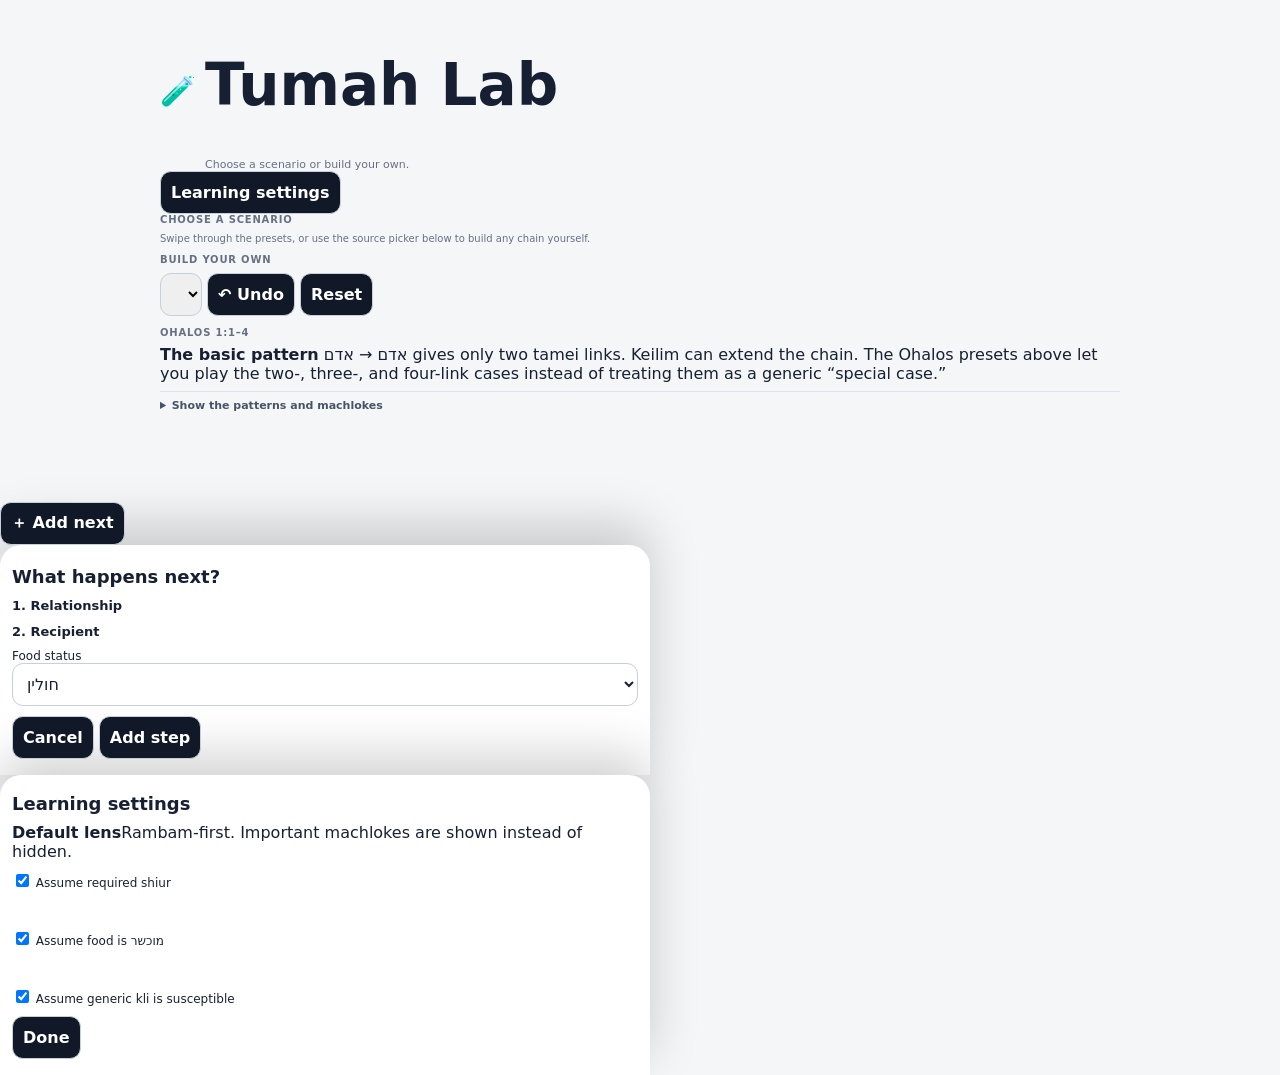
==== commit 1d78b2c2: "Fix Tumah Lab scenario picker and UI wiring" ====
--- a/tumah/index.html
+++ b/tumah/index.html
@@ -1,2 +1,101 @@
 <!doctype html>
-<html lang="en"><head><meta charset="utf-8"><meta name="viewport" content="width=device-width,initial-scale=1,viewport-fit=cover"><title>Tumah Lab</title><meta name="theme-color" content="#111827"><meta name="apple-mobile-web-app-capable" content="yes"><meta name="apple-mobile-web-app-status-bar-style" content="default"><meta name="apple-mobile-web-app-title" content="Tumah Lab"><link rel="manifest" href="./manifest.webmanifest"><link rel="icon" href="./icons/icon.svg" type="image/svg+xml"><link rel="stylesheet" href="./app.css"></head><body><div class="app"><header><div class="brand">🧪 <span><b>Tumah Lab</b><small>Build a chain. See what happens.</small></span></div><button id="settingsBtn" class="ghost">⚙️</button></header><section class="card"><div class="eyebrow">Start with a Mishnah</div><div id="scenarios" class="scenarioRow"></div></section><section class="card play"><div class="controls"><select id="start"></select><button id="undo" class="ghost">↶</button><button id="reset" class="ghost">Reset</button></div><div id="assumptions" class="tiny"></div><div id="lesson"></div><div id="summary" class="summary"></div><div class="chainScroll"><div id="chain" class="chain"></div></div></section><section class="card learn"><div class="eyebrow">Ohalos 1:1–4</div><div class="mishna"><b>The pattern</b> אדם → אדם gives only two tamei links. כלים can extend the chain. When an <b>אדם is in the middle</b>, the chain can reach four links before dropping to טומאת ערב.</div><details><summary>Show the exact Mishnah patterns and machlokes</summary><div class="grid3"><div><b>א:א — two</b><br>מת → אדם = שבעה → אדם = ערב.</div><div><b>א:ב — three</b><br>מת → כלי = שבעה → כלי = שבעה → next = ערב.</div><div><b>א:ג — four</b><br>מת → כלי → אדם → כלי are שבעה; next = ערב.</div></div><div class="mishna"><b>חרב הרי הוא כחלל</b>This game follows Rambam: the special כלי chain is not limited to an actual sword and includes metal vessels, כלי שטף and clothing. Some Rishonim restrict this extension to metal vessels; non-metal extensions get a ⚖️ badge.</div><div class="mishna"><b>רבי עקיבא's “fifth”</b>R. Akiva proposes a fifth link using the tent and a spit fixed in it. Chachamim answer <b>אין האהל מתחשב</b>. The preset teaches this as a dispute rather than forcing it into an inaccurate ordinary chain.</div></details></section></div><button id="floatAdd" class="floatAdd">＋ Add next</button><div id="addBack" class="back"><div class="sheet"><i></i><div id="from" class="eyebrow"></div><h2>What happens next?</h2><h3>1. Relationship</h3><div id="acts" class="choices"></div><h3>2. Recipient</h3><div id="targets" class="choices"></div><div id="foodWrap" class="hide"><label>Food status<select id="foodClass"><option value="chullin">חולין</option><option value="terumah">תרומה</option><option value="kodesh">קודש</option></select></label></div><footer><button id="cancelAdd" class="ghost">Cancel</button><button id="saveAdd">Add step</button></footer></div></div><div id="settingsBack" class="back"><div class="sheet"><i></i><h2>Learning settings</h2><div class="mishna"><b>Default lens</b>Rambam-first. Important machlokes are shown instead of hidden.</div><label><input id="shiur" type="checkbox" checked> Assume required shiur</label><label><input id="hechsher" type="checkbox" checked> Assume food is מוכשר</label><label><input id="genericKli" type="checkbox" checked> Assume generic kli is susceptible</label><footer><button id="closeSettings">Done</button></footer></div></div><script src="./app.js"></script></body></html>+<html lang="en">
+<head>
+<meta charset="utf-8">
+<meta name="viewport" content="width=device-width,initial-scale=1,viewport-fit=cover">
+<title>Tumah Lab</title>
+<meta name="theme-color" content="#111827">
+<meta name="apple-mobile-web-app-capable" content="yes">
+<meta name="apple-mobile-web-app-status-bar-style" content="default">
+<meta name="apple-mobile-web-app-title" content="Tumah Lab">
+<link rel="manifest" href="./manifest.webmanifest">
+<link rel="icon" href="./icons/icon.svg" type="image/svg+xml">
+<link rel="stylesheet" href="./app.css">
+</head>
+<body>
+<div class="app">
+  <div class="topbar">
+    <div class="brand">
+      <div class="brandIcon">🧪</div>
+      <div><h1>Tumah Lab</h1><small>Choose a scenario or build your own.</small></div>
+    </div>
+    <button class="iconBtn" id="settingsBtn">Learning settings</button>
+  </div>
+
+  <div class="panel">
+    <div class="eyebrow">Choose a scenario</div>
+    <div class="tiny" style="margin:5px 0 9px">Swipe through the presets, or use the source picker below to build any chain yourself.</div>
+    <div class="scenarioStrip" id="scenarioStrip"></div>
+  </div>
+
+  <div class="panel">
+    <div class="eyebrow">Build your own</div>
+    <div class="toolbar" style="margin-top:8px">
+      <select id="start"></select>
+      <button class="btn secondary" id="undo">↶ Undo</button>
+      <button class="btn secondary" id="reset">Reset</button>
+    </div>
+    <div class="assumption" id="assumptionLine"></div>
+    <div id="lesson"></div>
+    <div id="summary" class="resultHero"></div>
+    <div class="chainScroll"><div id="chain" class="chain"></div></div>
+  </div>
+
+  <div class="panel">
+    <div class="eyebrow">Ohalos 1:1–4</div>
+    <div class="mishnaBox"><b>The basic pattern</b> אדם → אדם gives only two tamei links. Keilim can extend the chain. The Ohalos presets above let you play the two-, three-, and four-link cases instead of treating them as a generic “special case.”</div>
+    <details>
+      <summary>Show the patterns and machlokes</summary>
+      <div class="learnGrid" style="margin-top:9px">
+        <div class="learnCard"><b>א:א — two</b>מת → אדם = שבעה → אדם = ערב.</div>
+        <div class="learnCard"><b>א:ב — three</b>מת → כלי = שבעה → כלי = שבעה → next = ערב.</div>
+        <div class="learnCard"><b>א:ג — four</b>מת → כלי → אדם → כלי are שבעה; next = ערב.</div>
+      </div>
+      <div class="mishnaBox"><b>חרב הרי הוא כחלל</b>The simulator uses the Rambam-first approach for the כלי chain and shows a ⚖️ warning where the broader application is subject to dispute.</div>
+      <div class="mishnaBox"><b>רבי עקיבא's “fifth”</b>The tent + spit case is taught as its own Mishnah dispute rather than forced into the ordinary linear chain.</div>
+    </details>
+  </div>
+</div>
+
+<button id="floatingAdd" class="floatingAdd">＋ Add next</button>
+
+<div id="addBack" class="sheetBack">
+  <div class="sheet">
+    <div class="handle"></div>
+    <div id="fromLabel" class="eyebrow"></div>
+    <h2>What happens next?</h2>
+    <h3>1. Relationship</h3>
+    <div id="actionChoices" class="choiceGrid"></div>
+    <h3>2. Recipient</h3>
+    <div id="targetChoices" class="choiceGrid"></div>
+    <div id="foodOptions" class="hidden" style="margin-top:10px">
+      <label>Food status
+        <select id="foodClass">
+          <option value="chullin">חולין</option>
+          <option value="terumah">תרומה</option>
+          <option value="kodesh">קודש</option>
+        </select>
+      </label>
+    </div>
+    <div class="sheetFooter">
+      <button id="cancelAdd" class="btn secondary">Cancel</button>
+      <button id="saveAdd" class="btn">Add step</button>
+    </div>
+  </div>
+</div>
+
+<div id="settingsBack" class="sheetBack">
+  <div class="sheet">
+    <div class="handle"></div>
+    <h2>Learning settings</h2>
+    <div class="mishnaBox"><b>Default lens</b>Rambam-first. Important machlokes are shown instead of hidden.</div>
+    <label><input id="shiur" type="checkbox" checked> Assume required shiur</label><br>
+    <label><input id="hechsher" type="checkbox" checked> Assume food is מוכשר</label><br>
+    <label><input id="genericKli" type="checkbox" checked> Assume generic kli is susceptible</label>
+    <div class="sheetFooter"><button id="closeSettings" class="btn">Done</button></div>
+  </div>
+</div>
+
+<script src="./app.js"></script>
+</body>
+</html>
--- a/tumah/app.css
+++ b/tumah/app.css
@@ -0,0 +1 @@
+:root{--bg:#f5f6f8;--card:#fff;--text:#172033;--muted:#667085;--line:#dfe3e8;--ink:#111827;--blue:#edf4ff;--green:#edf9f0;--red:#fff0f0;--amber:#fff8e5;--purple:#f5efff}*{box-sizing:border-box}html{-webkit-text-size-adjust:100%}body{margin:0;background:var(--bg);color:var(--text);font-family:Inter,system-ui,-apple-system,Segoe UI,sans-serif}.app{max-width:980px;margin:auto;padding:12px 10px calc(90px + env(safe-area-inset-bottom))}header{display:flex;justify-content:space-between;align-items:center;margin:2px 0 10px}.brand{display:flex;gap:9px;align-items:center;font-size:29px}.brand span{display:block;font-size:22px}.brand small{display:block;color:var(--muted);font-size:11px;font-weight:400;margin-top:1px}.card{background:var(--card);border:1px solid var(--line);border-radius:17px;padding:12px;margin:10px 0;box-shadow:0 7px 22px rgba(16,24,40,.035)}.eyebrow{font-size:10px;font-weight:850;text-transform:uppercase;letter-spacing:.08em;color:var(--muted);margin-bottom:7px}.scenarioRow{display:flex;gap:7px;overflow-x:auto;padding:1px 0 3px;-webkit-overflow-scrolling:touch}.scenario{flex:0 0 165px;min-height:85px;background:#fafbfc;color:var(--text);border:1px solid var(--line);border-radius:13px;padding:10px;text-align:left}.scenario.ohalot{background:var(--purple);border-color:#d8c7f6}.scenario b{display:block;font-size:12px;margin-bottom:4px}.scenario span{font-size:10px;line-height:1.3;color:var(--muted)}button,select{font:inherit;min-height:43px;border-radius:11px;border:1px solid #c7cfd9;padding:8px 10px}button{background:var(--ink);color:#fff;font-weight:800}.ghost{background:#fff;color:var(--text);border:1px solid var(--line)}.controls{display:flex;gap:7px;flex-wrap:wrap}.controls select{flex:1;min-width:210px;background:#fff;color:var(--text);font-size:16px}.tiny{font-size:10px;color:var(--muted);line-height:1.35;margin-top:7px}.summary{margin-top:9px;padding:10px 11px;border-radius:13px;background:var(--blue);border:1px solid #cad9ef;font-size:12px;line-height:1.35}.summary.ok{background:var(--green);border-color:#c6e4ce}.summary.stop{background:var(--red);border-color:#edc7c7}.summary.warn{background:var(--amber);border-color:#ead596}.chainScroll{overflow-x:auto;-webkit-overflow-scrolling:touch;padding:9px 0 2px}.chain{display:flex;align-items:center;gap:6px;min-width:max-content}.node{width:205px;background:#fff;border:1px solid var(--line);border-radius:15px;padding:10px}.nodeTop{display:flex;gap:7px;align-items:center}.emoji{font-size:26px}.nodeName{font-weight:850;font-size:13px}.he{font-size:10px;color:var(--muted)}.status{margin-top:7px;background:#f6f7f9;border-radius:9px;padding:7px;font-size:10px;line-height:1.35}.status strong{font-size:11px}.chips{display:flex;gap:4px;flex-wrap:wrap;margin-top:5px}.chip{font-size:8px;border:1px solid #cfd5de;border-radius:999px;padding:3px 5px;background:#fff}.chip.warn{background:var(--amber);border-color:#dfc771}.nodeActions{display:flex;gap:5px;margin-top:7px}.nodeActions button{flex:1;min-height:35px;font-size:10px;background:#fff;color:var(--text);border:1px solid var(--line)}.arrow{width:88px;flex:0 0 88px;text-align:center;color:#697386;font-size:9px;line-height:1.2}.arrow strong{display:block;font-size:18px;color:#475467}.mishna{background:var(--purple);border:1px solid #d8c7f6;border-radius:12px;padding:10px;font-size:11px;line-height:1.45;margin-top:7px}.mishna b{display:block;margin-bottom:3px}.grid3{display:grid;grid-template-columns:repeat(3,1fr);gap:7px;margin-top:8px}.grid3>div{background:#fafbfc;border:1px solid var(--line);border-radius:11px;padding:9px;font-size:10px;line-height:1.35}details{margin-top:8px;border-top:1px solid var(--line);padding-top:7px}summary{font-size:11px;font-weight:850;color:#475467;cursor:pointer}.lesson{background:var(--purple);border:1px solid #d8c7f6;border-radius:12px;padding:10px;font-size:11px;line-height:1.4;margin-top:8px}.back{position:fixed;inset:0;background:rgba(15,23,42,.45);display:none;align-items:flex-end;justify-content:center;z-index:100}.sheet{width:min(650px,100%);max-height:88dvh;overflow:auto;background:#fff;border-radius:21px 21px 0 0;padding:14px 12px calc(16px + env(safe-area-inset-bottom));box-shadow:0 -20px 50px rgba(0,0,0,.18)}.sheet>i{display:block;width:40px;height:5px;background:#d8dde5;border-radius:999px;margin:0 auto 10px}.sheet h2{font-size:18px;margin:4px 0 9px}.sheet h3{font-size:13px;margin:11px 0 6px}.choices{display:grid;grid-template-columns:repeat(2,1fr);gap:6px}.choice{background:#fff;color:var(--text);border:1px solid var(--line);min-height:54px;text-align:left;padding:9px}.choice.active{outline:2px solid #7b8ba5;background:#f7f9fc}.choice b{display:block;font-size:11px}.choice span{font-size:9px;color:var(--muted)}.sheet label{display:block;margin:10px 0;font-size:12px}.sheet select{width:100%;background:#fff;color:var(--text);font-size:16px}.sheet footer{display:flex;gap:7px;position:sticky;bottom:0;background:#fff;padding-top:11px}.sheet footer button{flex:1}.hide{display:none!important}.floatAdd{position:fixed;right:13px;bottom:calc(13px + env(safe-area-inset-bottom));z-index:40;border:0;border-radius:999px;padding:12px 16px;box-shadow:0 10px 25px rgba(0,0,0,.2)}@media(max-width:700px){.grid3{grid-template-columns:1fr}.choices{grid-template-columns:1fr}.node{width:min(78vw,265px)}.controls select{min-width:100%}.brand span{font-size:20px}.scenario{flex-basis:155px}}@media(prefers-color-scheme:dark){:root{--bg:#101216;--card:#1b1f26;--text:#eef2f7;--muted:#aab3c0;--line:#363d48;--ink:#f8fafc;--blue:#1c2a3f;--green:#17351f;--red:#3b2020;--amber:#3c3215;--purple:#2c2340}.card,.node,.sheet,.ghost,.controls select,.sheet select,.choice,.nodeActions button{background:#1b1f26;color:var(--text)}.scenario,.grid3>div{background:#171b21;color:var(--text)}.status{background:#242a33}.chip{background:#1b1f26}.sheet footer{background:#1b1f26}.floatAdd{background:#f8fafc;color:#111827}}
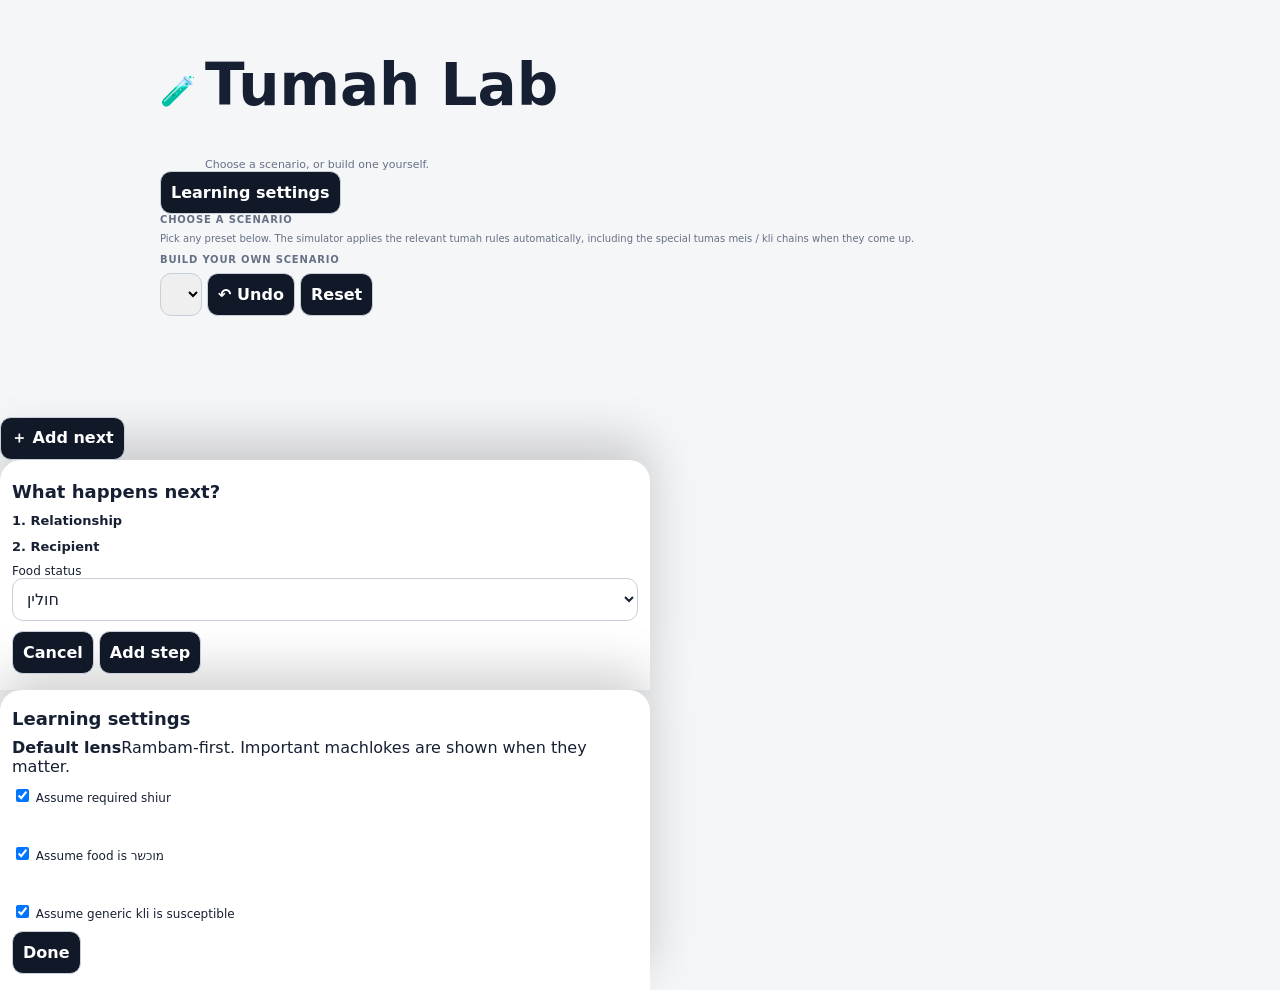
==== commit 3c657cc3: "Restore Tumah Lab as a general scenario chooser" ====
--- a/tumah/index.html
+++ b/tumah/index.html
@@ -17,19 +17,19 @@
   <div class="topbar">
     <div class="brand">
       <div class="brandIcon">🧪</div>
-      <div><h1>Tumah Lab</h1><small>Choose a scenario or build your own.</small></div>
+      <div><h1>Tumah Lab</h1><small>Choose a scenario, or build one yourself.</small></div>
     </div>
     <button class="iconBtn" id="settingsBtn">Learning settings</button>
   </div>
 
   <div class="panel">
     <div class="eyebrow">Choose a scenario</div>
-    <div class="tiny" style="margin:5px 0 9px">Swipe through the presets, or use the source picker below to build any chain yourself.</div>
+    <div class="tiny" style="margin:5px 0 9px">Pick any preset below. The simulator applies the relevant tumah rules automatically, including the special tumas meis / kli chains when they come up.</div>
     <div class="scenarioStrip" id="scenarioStrip"></div>
   </div>
 
   <div class="panel">
-    <div class="eyebrow">Build your own</div>
+    <div class="eyebrow">Build your own scenario</div>
     <div class="toolbar" style="margin-top:8px">
       <select id="start"></select>
       <button class="btn secondary" id="undo">↶ Undo</button>
@@ -39,21 +39,6 @@
     <div id="lesson"></div>
     <div id="summary" class="resultHero"></div>
     <div class="chainScroll"><div id="chain" class="chain"></div></div>
-  </div>
-
-  <div class="panel">
-    <div class="eyebrow">Ohalos 1:1–4</div>
-    <div class="mishnaBox"><b>The basic pattern</b> אדם → אדם gives only two tamei links. Keilim can extend the chain. The Ohalos presets above let you play the two-, three-, and four-link cases instead of treating them as a generic “special case.”</div>
-    <details>
-      <summary>Show the patterns and machlokes</summary>
-      <div class="learnGrid" style="margin-top:9px">
-        <div class="learnCard"><b>א:א — two</b>מת → אדם = שבעה → אדם = ערב.</div>
-        <div class="learnCard"><b>א:ב — three</b>מת → כלי = שבעה → כלי = שבעה → next = ערב.</div>
-        <div class="learnCard"><b>א:ג — four</b>מת → כלי → אדם → כלי are שבעה; next = ערב.</div>
-      </div>
-      <div class="mishnaBox"><b>חרב הרי הוא כחלל</b>The simulator uses the Rambam-first approach for the כלי chain and shows a ⚖️ warning where the broader application is subject to dispute.</div>
-      <div class="mishnaBox"><b>רבי עקיבא's “fifth”</b>The tent + spit case is taught as its own Mishnah dispute rather than forced into the ordinary linear chain.</div>
-    </details>
   </div>
 </div>
 
@@ -88,7 +73,7 @@
   <div class="sheet">
     <div class="handle"></div>
     <h2>Learning settings</h2>
-    <div class="mishnaBox"><b>Default lens</b>Rambam-first. Important machlokes are shown instead of hidden.</div>
+    <div class="mishnaBox"><b>Default lens</b>Rambam-first. Important machlokes are shown when they matter.</div>
     <label><input id="shiur" type="checkbox" checked> Assume required shiur</label><br>
     <label><input id="hechsher" type="checkbox" checked> Assume food is מוכשר</label><br>
     <label><input id="genericKli" type="checkbox" checked> Assume generic kli is susceptible</label>
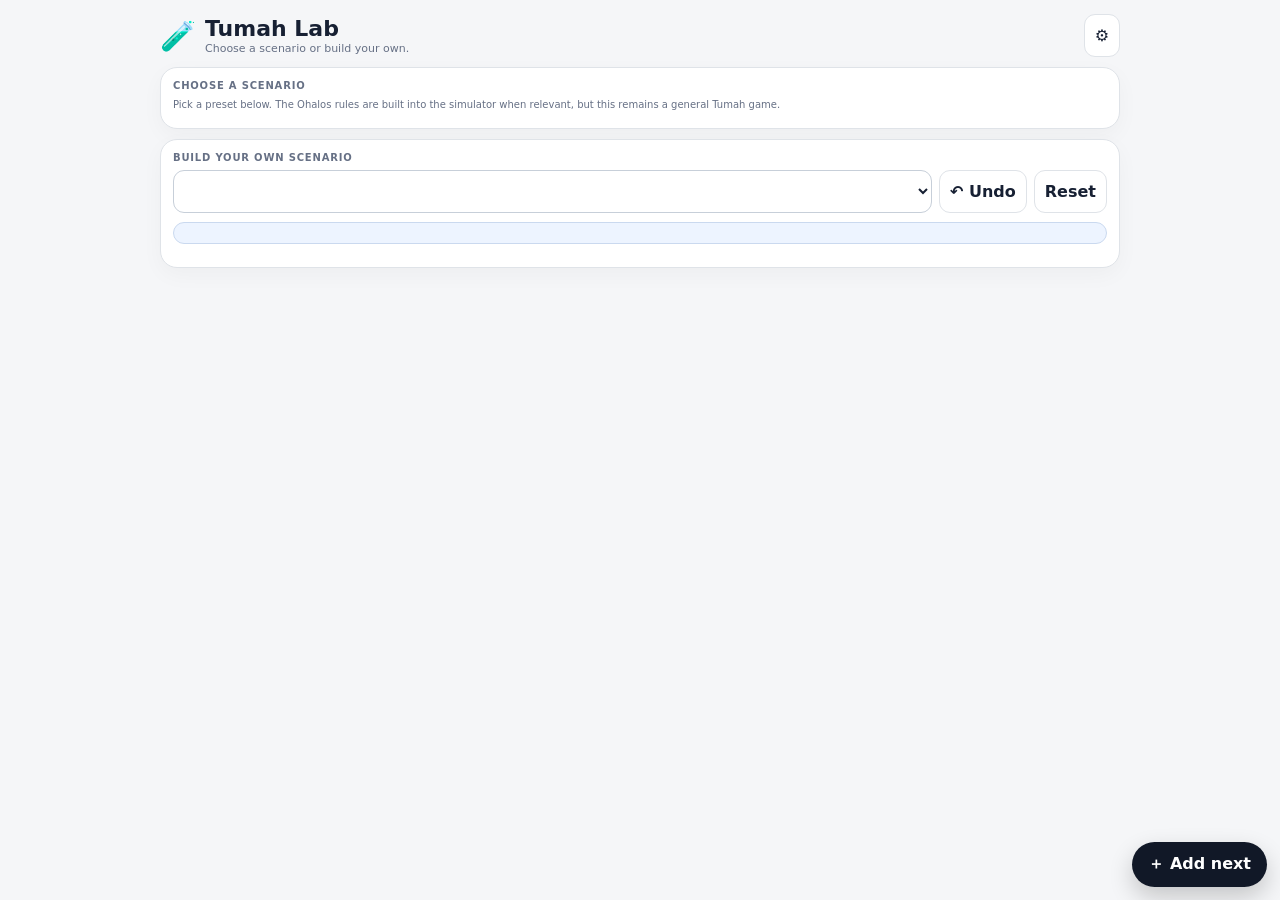
==== commit 5a50e819: "Fix Tumah Lab UI wiring and restore scenario chooser" ====
--- a/tumah/index.html
+++ b/tumah/index.html
@@ -14,46 +14,43 @@
 </head>
 <body>
 <div class="app">
-  <div class="topbar">
-    <div class="brand">
-      <div class="brandIcon">🧪</div>
-      <div><h1>Tumah Lab</h1><small>Choose a scenario, or build one yourself.</small></div>
+  <header>
+    <div class="brand">🧪<span><b>Tumah Lab</b><small>Choose a scenario or build your own.</small></span></div>
+    <button id="settingsBtn" class="ghost">⚙️</button>
+  </header>
+
+  <section class="card">
+    <div class="eyebrow">Choose a scenario</div>
+    <div class="tiny">Pick a preset below. The Ohalos rules are built into the simulator when relevant, but this remains a general Tumah game.</div>
+    <div id="scenarios" class="scenarioRow"></div>
+  </section>
+
+  <section class="card play">
+    <div class="eyebrow">Build your own scenario</div>
+    <div class="controls">
+      <select id="start"></select>
+      <button id="undo" class="ghost">↶ Undo</button>
+      <button id="reset" class="ghost">Reset</button>
     </div>
-    <button class="iconBtn" id="settingsBtn">Learning settings</button>
-  </div>
-
-  <div class="panel">
-    <div class="eyebrow">Choose a scenario</div>
-    <div class="tiny" style="margin:5px 0 9px">Pick any preset below. The simulator applies the relevant tumah rules automatically, including the special tumas meis / kli chains when they come up.</div>
-    <div class="scenarioStrip" id="scenarioStrip"></div>
-  </div>
-
-  <div class="panel">
-    <div class="eyebrow">Build your own scenario</div>
-    <div class="toolbar" style="margin-top:8px">
-      <select id="start"></select>
-      <button class="btn secondary" id="undo">↶ Undo</button>
-      <button class="btn secondary" id="reset">Reset</button>
-    </div>
-    <div class="assumption" id="assumptionLine"></div>
+    <div id="assumptions" class="tiny"></div>
     <div id="lesson"></div>
-    <div id="summary" class="resultHero"></div>
+    <div id="summary" class="summary"></div>
     <div class="chainScroll"><div id="chain" class="chain"></div></div>
-  </div>
+  </section>
 </div>
 
-<button id="floatingAdd" class="floatingAdd">＋ Add next</button>
+<button id="floatAdd" class="floatAdd">＋ Add next</button>
 
-<div id="addBack" class="sheetBack">
+<div id="addBack" class="back">
   <div class="sheet">
-    <div class="handle"></div>
-    <div id="fromLabel" class="eyebrow"></div>
+    <i></i>
+    <div id="from" class="eyebrow"></div>
     <h2>What happens next?</h2>
     <h3>1. Relationship</h3>
-    <div id="actionChoices" class="choiceGrid"></div>
+    <div id="acts" class="choices"></div>
     <h3>2. Recipient</h3>
-    <div id="targetChoices" class="choiceGrid"></div>
-    <div id="foodOptions" class="hidden" style="margin-top:10px">
+    <div id="targets" class="choices"></div>
+    <div id="foodWrap" class="hide" style="margin-top:10px">
       <label>Food status
         <select id="foodClass">
           <option value="chullin">חולין</option>
@@ -62,25 +59,62 @@
         </select>
       </label>
     </div>
-    <div class="sheetFooter">
-      <button id="cancelAdd" class="btn secondary">Cancel</button>
-      <button id="saveAdd" class="btn">Add step</button>
-    </div>
+    <footer>
+      <button id="cancelAdd" class="ghost">Cancel</button>
+      <button id="saveAdd">Add step</button>
+    </footer>
   </div>
 </div>
 
-<div id="settingsBack" class="sheetBack">
+<div id="settingsBack" class="back">
   <div class="sheet">
-    <div class="handle"></div>
+    <i></i>
     <h2>Learning settings</h2>
-    <div class="mishnaBox"><b>Default lens</b>Rambam-first. Important machlokes are shown when they matter.</div>
-    <label><input id="shiur" type="checkbox" checked> Assume required shiur</label><br>
-    <label><input id="hechsher" type="checkbox" checked> Assume food is מוכשר</label><br>
+    <div class="mishna"><b>Default lens</b>Rambam-first. Important machlokes are shown when they matter.</div>
+    <label><input id="shiur" type="checkbox" checked> Assume required shiur</label>
+    <label><input id="hechsher" type="checkbox" checked> Assume food is מוכשר</label>
     <label><input id="genericKli" type="checkbox" checked> Assume generic kli is susceptible</label>
-    <div class="sheetFooter"><button id="closeSettings" class="btn">Done</button></div>
+    <footer><button id="closeSettings">Done</button></footer>
   </div>
 </div>
 
 <script src="./app.js"></script>
+<script>
+(function(){
+  const row=document.getElementById('scenarios');
+  if(!row) return;
+  const original=[...row.children];
+  if(original.length<8) return;
+
+  const rename=(btn,title,desc)=>{
+    btn.classList.remove('ohalot');
+    const b=btn.querySelector('b');
+    const s=btn.querySelector('span');
+    if(b) b.textContent=title;
+    if(s) s.textContent=desc;
+  };
+  rename(original[0],'⚰️ Corpse chain · Person → person','First person: 7 days. Second person: until evening.');
+  rename(original[1],'⚰️ Corpse chain · Kli → kli','Two keilim stay 7-day tamei; the next link drops to tumat erev.');
+  rename(original[2],'⚰️ Corpse chain · Kli → person → kli','The special kli/person chain can keep three links at 7-day tumah.');
+  rename(original[3],'⛺ Advanced corpse case · Tent + spit','R. Akiva vs. Chachamim: האם האהל מתחשב.');
+
+  row.innerHTML='';
+  [4,5,6,7].forEach(i=>row.appendChild(original[i]));
+
+  const zav=document.createElement('button');
+  zav.className='scenario';
+  zav.innerHTML='<b>🛏️ Zav · Midras</b><span>A zav bears weight on a bed; the bed becomes מדרס.</span>';
+  zav.addEventListener('click',()=>window.load({s:'zav',x:[['bears','bed'],['touches','person']]}));
+  row.appendChild(zav);
+
+  const clay=document.createElement('button');
+  clay.className='scenario';
+  clay.innerHTML='<b>🏺 Kli cheres · Airspace</b><span>See why כלי חרס uses inner airspace rather than ordinary outer contact.</span>';
+  clay.addEventListener('click',()=>window.load({s:'sheretz',x:[['air','clay']]}));
+  row.appendChild(clay);
+
+  [0,1,2,3].forEach(i=>row.appendChild(original[i]));
+})();
+</script>
 </body>
 </html>
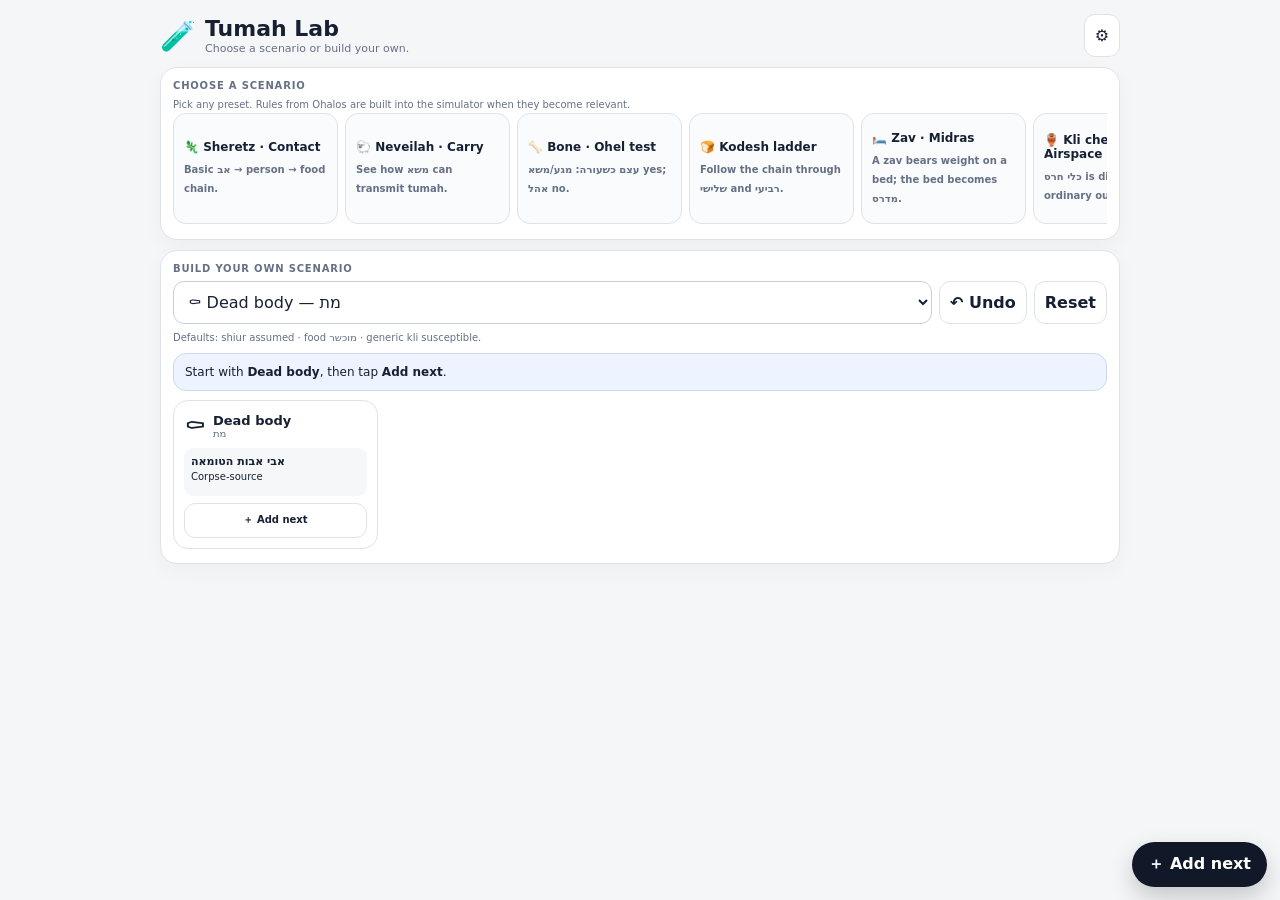
==== commit 911711b2: "Make Tumah scenarios and source options robust" ====
--- a/tumah/index.html
+++ b/tumah/index.html
@@ -10,38 +10,61 @@
 <meta name="apple-mobile-web-app-title" content="Tumah Lab">
 <link rel="manifest" href="./manifest.webmanifest">
 <link rel="icon" href="./icons/icon.svg" type="image/svg+xml">
-<link rel="stylesheet" href="./app.css">
+<link rel="stylesheet" href="./app.css?v=16">
 </head>
 <body>
 <div class="app">
   <header>
     <div class="brand">🧪<span><b>Tumah Lab</b><small>Choose a scenario or build your own.</small></span></div>
-    <button id="settingsBtn" class="ghost">⚙️</button>
+    <button id="settingsBtn" class="ghost" type="button" aria-label="Learning settings">⚙️</button>
   </header>
 
   <section class="card">
     <div class="eyebrow">Choose a scenario</div>
-    <div class="tiny">Pick a preset below. The Ohalos rules are built into the simulator when relevant, but this remains a general Tumah game.</div>
-    <div id="scenarios" class="scenarioRow"></div>
+    <div class="tiny">Pick any preset. Rules from Ohalos are built into the simulator when they become relevant.</div>
+    <div id="scenarios" class="scenarioRow">
+      <button type="button" class="scenario" data-scenario="sheretz"><b>🦎 Sheretz · Contact</b><span>Basic אב → person → food chain.</span></button>
+      <button type="button" class="scenario" data-scenario="neveilah"><b>🐑 Neveilah · Carry</b><span>See how משא can transmit tumah.</span></button>
+      <button type="button" class="scenario" data-scenario="bone"><b>🦴 Bone · Ohel test</b><span>עצם כשעורה: מגע/משא yes; אהל no.</span></button>
+      <button type="button" class="scenario" data-scenario="kodesh"><b>🍞 Kodesh ladder</b><span>Follow the chain through שלישי and רביעי.</span></button>
+      <button type="button" class="scenario" data-scenario="zav"><b>🛏️ Zav · Midras</b><span>A zav bears weight on a bed; the bed becomes מדרס.</span></button>
+      <button type="button" class="scenario" data-scenario="clay"><b>🏺 Kli cheres · Airspace</b><span>כלי חרס is different from ordinary outer contact.</span></button>
+      <button type="button" class="scenario" data-scenario="corpse2"><b>⚰️ Corpse · Person → person</b><span>First person: seven days. Second person: until evening.</span></button>
+      <button type="button" class="scenario" data-scenario="corpse3"><b>⚰️ Corpse · Kli → kli</b><span>The tumat-met kli chain extends further.</span></button>
+      <button type="button" class="scenario" data-scenario="corpse4"><b>⚰️ Corpse · Kli → person → kli</b><span>See the extended כלי/אדם chain.</span></button>
+      <button type="button" class="scenario" data-scenario="akiva"><b>⛺ Advanced corpse case</b><span>R. Akiva and Chachamim on tent + metal spit.</span></button>
+    </div>
   </section>
 
   <section class="card play">
     <div class="eyebrow">Build your own scenario</div>
     <div class="controls">
-      <select id="start"></select>
-      <button id="undo" class="ghost">↶ Undo</button>
-      <button id="reset" class="ghost">Reset</button>
+      <select id="start" aria-label="Starting source">
+        <option value="met">⚰️ Dead body — מת</option>
+        <option value="sheretz">🦎 Dead sheretz — שרץ</option>
+        <option value="neveilah">🐑 Neveilah — נבילה</option>
+        <option value="zav">🧍 Zav — זב</option>
+        <option value="bone">🦴 Barley-size bone — עצם כשעורה</option>
+        <option value="blood">🩸 Revi’it corpse blood — רביעית דם מן המת</option>
+        <option value="person">🧍 Person — אדם</option>
+        <option value="metal">🔪 Metal knife — כלי מתכות</option>
+        <option value="cup">🥣 Cup / utensil — כלי שטף</option>
+        <option value="bread">🍞 Bread — אוכל</option>
+        <option value="water">💧 Water — משקה</option>
+      </select>
+      <button id="undo" class="ghost" type="button">↶ Undo</button>
+      <button id="reset" class="ghost" type="button">Reset</button>
     </div>
     <div id="assumptions" class="tiny"></div>
     <div id="lesson"></div>
-    <div id="summary" class="summary"></div>
+    <div id="summary" class="summary">Loading scenario…</div>
     <div class="chainScroll"><div id="chain" class="chain"></div></div>
   </section>
 </div>
 
-<button id="floatAdd" class="floatAdd">＋ Add next</button>
+<button id="floatAdd" class="floatAdd" type="button">＋ Add next</button>
 
-<div id="addBack" class="back">
+<div id="addBack" class="back" role="dialog" aria-modal="true" aria-label="Add next step">
   <div class="sheet">
     <i></i>
     <div id="from" class="eyebrow"></div>
@@ -60,13 +83,13 @@
       </label>
     </div>
     <footer>
-      <button id="cancelAdd" class="ghost">Cancel</button>
-      <button id="saveAdd">Add step</button>
+      <button id="cancelAdd" class="ghost" type="button">Cancel</button>
+      <button id="saveAdd" type="button">Add step</button>
     </footer>
   </div>
 </div>
 
-<div id="settingsBack" class="back">
+<div id="settingsBack" class="back" role="dialog" aria-modal="true" aria-label="Learning settings">
   <div class="sheet">
     <i></i>
     <h2>Learning settings</h2>
@@ -74,47 +97,10 @@
     <label><input id="shiur" type="checkbox" checked> Assume required shiur</label>
     <label><input id="hechsher" type="checkbox" checked> Assume food is מוכשר</label>
     <label><input id="genericKli" type="checkbox" checked> Assume generic kli is susceptible</label>
-    <footer><button id="closeSettings">Done</button></footer>
+    <footer><button id="closeSettings" type="button">Done</button></footer>
   </div>
 </div>
 
-<script src="./app.js"></script>
-<script>
-(function(){
-  const row=document.getElementById('scenarios');
-  if(!row) return;
-  const original=[...row.children];
-  if(original.length<8) return;
-
-  const rename=(btn,title,desc)=>{
-    btn.classList.remove('ohalot');
-    const b=btn.querySelector('b');
-    const s=btn.querySelector('span');
-    if(b) b.textContent=title;
-    if(s) s.textContent=desc;
-  };
-  rename(original[0],'⚰️ Corpse chain · Person → person','First person: 7 days. Second person: until evening.');
-  rename(original[1],'⚰️ Corpse chain · Kli → kli','Two keilim stay 7-day tamei; the next link drops to tumat erev.');
-  rename(original[2],'⚰️ Corpse chain · Kli → person → kli','The special kli/person chain can keep three links at 7-day tumah.');
-  rename(original[3],'⛺ Advanced corpse case · Tent + spit','R. Akiva vs. Chachamim: האם האהל מתחשב.');
-
-  row.innerHTML='';
-  [4,5,6,7].forEach(i=>row.appendChild(original[i]));
-
-  const zav=document.createElement('button');
-  zav.className='scenario';
-  zav.innerHTML='<b>🛏️ Zav · Midras</b><span>A zav bears weight on a bed; the bed becomes מדרס.</span>';
-  zav.addEventListener('click',()=>window.load({s:'zav',x:[['bears','bed'],['touches','person']]}));
-  row.appendChild(zav);
-
-  const clay=document.createElement('button');
-  clay.className='scenario';
-  clay.innerHTML='<b>🏺 Kli cheres · Airspace</b><span>See why כלי חרס uses inner airspace rather than ordinary outer contact.</span>';
-  clay.addEventListener('click',()=>window.load({s:'sheretz',x:[['air','clay']]}));
-  row.appendChild(clay);
-
-  [0,1,2,3].forEach(i=>row.appendChild(original[i]));
-})();
-</script>
+<script src="./app.js?v=16"></script>
 </body>
-</html>+</html>
